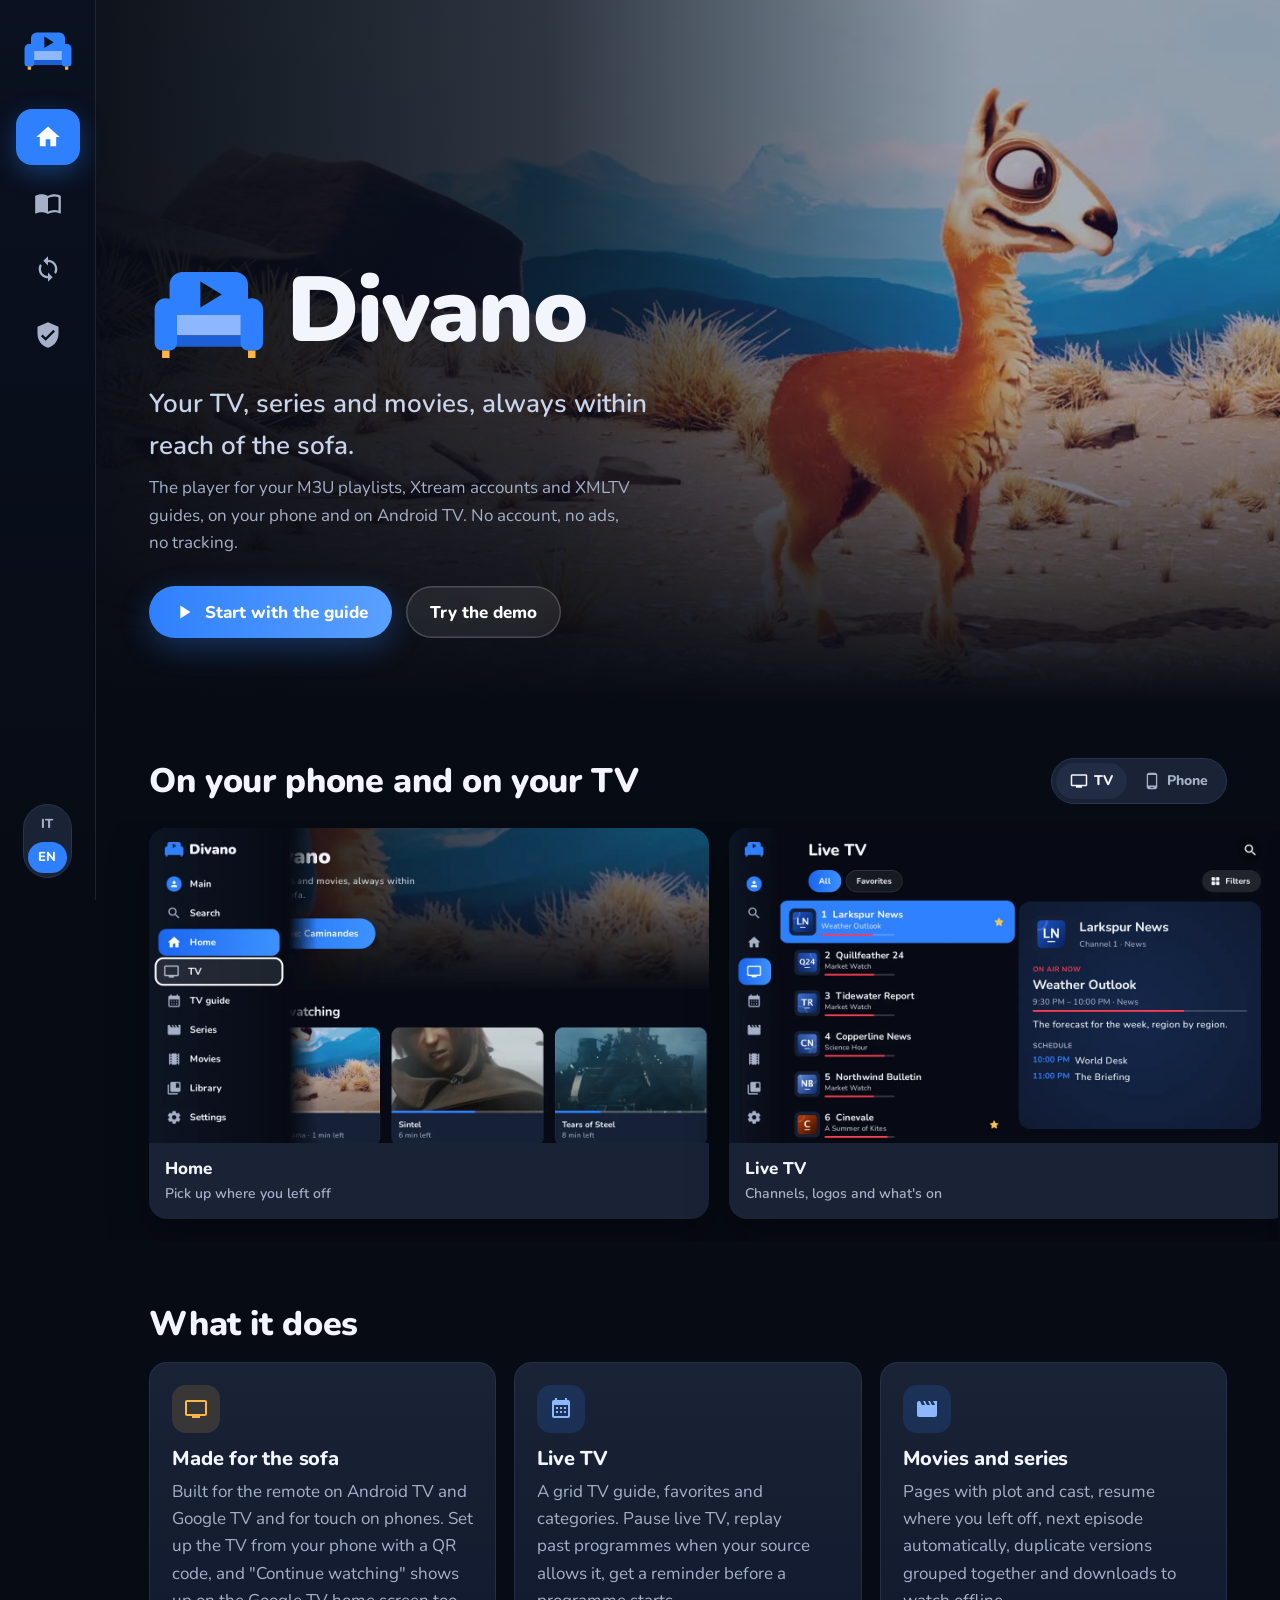
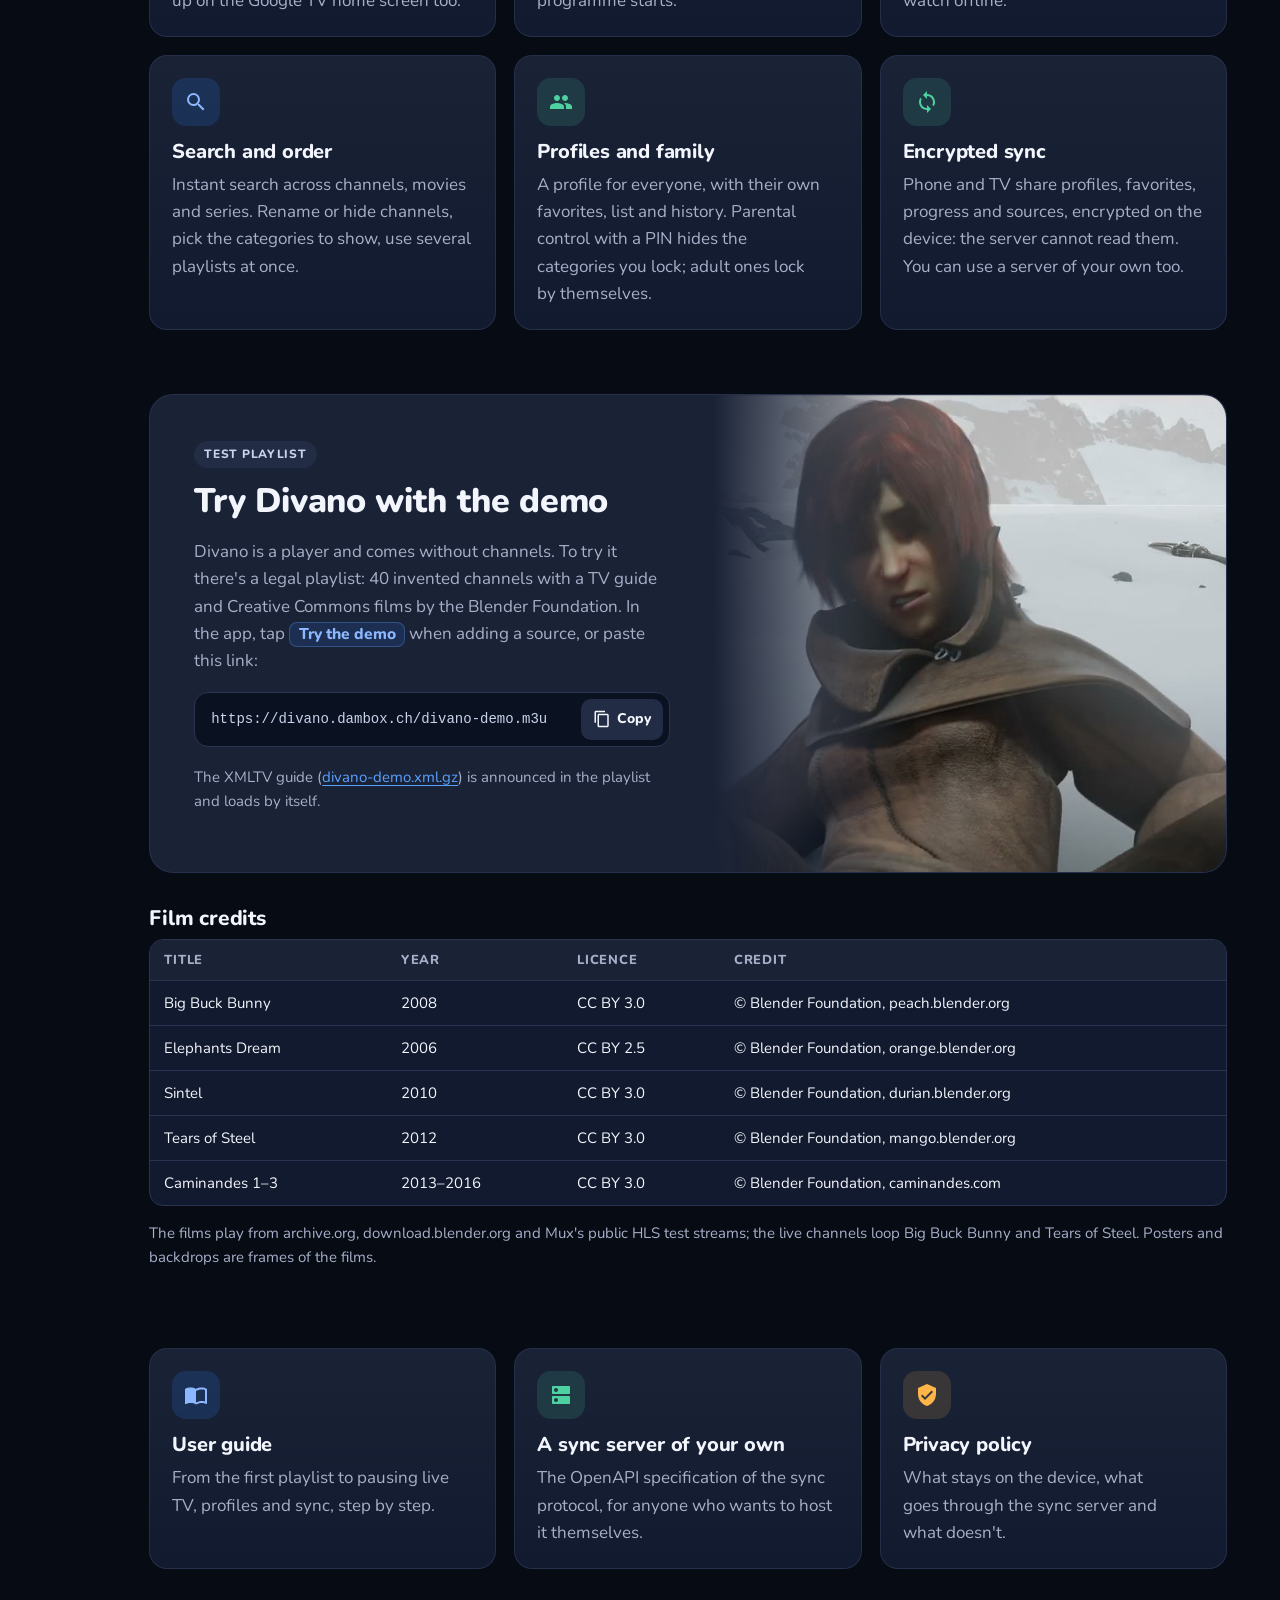
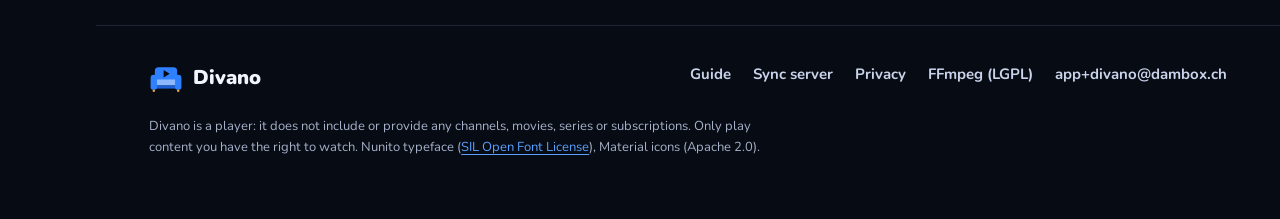
==== index.html @ 094b3470 "divano.dambox.ch and sync-divano.dambox.ch The demo playlist, its guide and the site's own links poi" ====
<!doctype html>
<html lang="it" data-title-it="Divano – Lettore IPTV per telefono e Android TV" data-title-en="Divano – IPTV player for phone and Android TV">
<head>
<meta charset="utf-8">
<meta name="viewport" content="width=device-width, initial-scale=1, viewport-fit=cover">
<title>Divano – Lettore IPTV per telefono e Android TV</title>
<meta name="description" content="Divano plays your M3U playlists, Xtream accounts and XMLTV guides on phones and Android TV. Divano riproduce le tue playlist M3U, gli account Xtream e le guide XMLTV su telefono e Android TV.">
<meta name="theme-color" content="#070B14">
<meta property="og:title" content="Divano – IPTV player">
<meta property="og:description" content="TV, serie e film: sempre a portata di divano.">
<meta property="og:image" content="https://divano.dambox.ch/assets/og.jpg">
<link rel="icon" href="assets/favicon-32.png" sizes="32x32">
<link rel="apple-touch-icon" href="assets/icon-180.png">
<link rel="preload" href="assets/nunito.ttf" as="font" type="font/ttf" crossorigin>
<link rel="stylesheet" href="assets/site.css?v=505657a8">
<script>!function(){var d=document.documentElement,l=new URLSearchParams(location.search).get("lang");if(l!=="it"&&l!=="en"){try{l=localStorage.getItem("divano-lang")}catch(e){}}if(l!=="it"&&l!=="en")l=/^it\b/i.test(navigator.language||"")?"it":"en";d.dataset.lang=l;d.lang=l}()</script>
<script src="assets/site.js?v=75941641" defer></script>
</head>
<body>

<aside class="rail">
  <a class="brand" href="./" aria-label="Divano"><svg aria-hidden="true"><use href="assets/icons.svg#sofa"/></svg></a>
  <nav aria-label="Menu">
    <a class="tab" href="./" aria-current="page"><svg class="icon" aria-hidden="true"><use href="assets/icons.svg#home"/></svg><span class="tip"><span class="it">Home</span><span class="en">Home</span></span></a>
    <a class="tab" href="guide/"><svg class="icon" aria-hidden="true"><use href="assets/icons.svg#book"/></svg><span class="tip"><span class="it">Guida</span><span class="en">Guide</span></span></a>
    <a class="tab" href="sync/"><svg class="icon" aria-hidden="true"><use href="assets/icons.svg#sync"/></svg><span class="tip"><span class="it">Server di sincronizzazione</span><span class="en">Sync server</span></span></a>
    <a class="tab" href="privacy/"><svg class="icon" aria-hidden="true"><use href="assets/icons.svg#shield"/></svg><span class="tip">Privacy</span></a>
  </nav>
  <div class="spacer"></div>
  <div class="lang" role="group" aria-label="Lingua / Language"><button data-set-lang="it" aria-pressed="true">IT</button><button data-set-lang="en" aria-pressed="false">EN</button></div>
</aside>

<header class="topbar">
  <a class="brand" href="./"><svg aria-hidden="true"><use href="assets/icons.svg#sofa"/></svg>Divano</a>
  <div class="lang" role="group" aria-label="Lingua / Language"><button data-set-lang="it" aria-pressed="true">IT</button><button data-set-lang="en" aria-pressed="false">EN</button></div>
</header>

<main>
  <section class="hero">
    <div class="backdrop" style="background-image: url('art/backdrops/caminandes.jpg')"></div>
    <div class="wrap">
      <h1 class="logo"><svg aria-hidden="true"><use href="assets/icons.svg#sofa"/></svg>Divano</h1>
      <p class="tagline"><span class="it">TV, serie e film: sempre a portata di divano.</span><span class="en">Your TV, series and movies, always within reach of the sofa.</span></p>
      <p class="lead">
        <span class="it">Il lettore per le tue playlist M3U, i tuoi account Xtream e le guide XMLTV, sul telefono e su Android TV. Niente account, niente pubblicità, niente tracciamento.</span>
        <span class="en">The player for your M3U playlists, Xtream accounts and XMLTV guides, on your phone and on Android TV. No account, no ads, no tracking.</span>
      </p>
      <div class="actions">
        <a class="btn" href="guide/"><svg class="icon" aria-hidden="true"><use href="assets/icons.svg#play"/></svg><span class="it">Inizia dalla guida</span><span class="en">Start with the guide</span></a>
        <a class="btn ghost" href="#demo"><span class="it">Prova la demo</span><span class="en">Try the demo</span></a>
      </div>
    </div>
  </section>

  <section class="block">
    <div class="wrap">
      <div class="row-title">
        <h2><span class="it">Sul telefono e sulla TV</span><span class="en">On your phone and on your TV</span></h2>
        <div class="segmented" role="group" data-shelf-switch="shots" aria-label="Device">
          <button data-device="tv" aria-pressed="true"><svg class="icon" aria-hidden="true"><use href="assets/icons.svg#tv"/></svg>TV</button>
          <button data-device="phone" aria-pressed="false"><svg class="icon" aria-hidden="true"><use href="assets/icons.svg#phone"/></svg><span class="it">Telefono</span><span class="en">Phone</span></button>
        </div>
      </div>
      <div class="shelf" id="shots">
        <figure class="shot tv" data-device="tv"><img loading="lazy" width="1280" height="720" src="assets/shots/it/tv-01-home.webp" data-shot="assets/shots/*/tv-01-home.webp" alt=""><figcaption>Home<small><span class="it">Riprendi da dove eri</span><span class="en">Pick up where you left off</span></small></figcaption></figure>
        <figure class="shot tv" data-device="tv"><img loading="lazy" width="1280" height="720" src="assets/shots/it/tv-02-live.webp" data-shot="assets/shots/*/tv-02-live.webp" alt=""><figcaption><span class="it">TV in diretta</span><span class="en">Live TV</span><small><span class="it">Canali, loghi e cosa va in onda</span><span class="en">Channels, logos and what's on</span></small></figcaption></figure>
        <figure class="shot tv" data-device="tv"><img loading="lazy" width="1280" height="720" src="assets/shots/it/tv-03-guide.webp" data-shot="assets/shots/*/tv-03-guide.webp" alt=""><figcaption><span class="it">Guida TV</span><span class="en">TV guide</span><small><span class="it">La griglia dei programmi</span><span class="en">The programme grid</span></small></figcaption></figure>
        <figure class="shot tv" data-device="tv"><img loading="lazy" width="1280" height="720" src="assets/shots/it/tv-04-movie.webp" data-shot="assets/shots/*/tv-04-movie.webp" alt=""><figcaption><span class="it">Film</span><span class="en">Movies</span><small><span class="it">Trama, anno, genere e cast</span><span class="en">Plot, year, genre and cast</span></small></figcaption></figure>
        <figure class="shot tv" data-device="tv"><img loading="lazy" width="1280" height="720" src="assets/shots/it/tv-05-series.webp" data-shot="assets/shots/*/tv-05-series.webp" alt=""><figcaption><span class="it">Serie</span><span class="en">Series</span><small><span class="it">Stagioni ed episodi visti</span><span class="en">Seasons and watched episodes</span></small></figcaption></figure>
        <figure class="shot tv" data-device="tv"><img loading="lazy" width="1280" height="720" src="assets/shots/it/tv-08-profiles.webp" data-shot="assets/shots/*/tv-08-profiles.webp" alt=""><figcaption><span class="it">Profili</span><span class="en">Profiles</span><small><span class="it">Preferiti e cronologia per ognuno</span><span class="en">Favorites and history for everyone</span></small></figcaption></figure>
        <figure class="shot tv" data-device="tv"><img loading="lazy" width="1280" height="720" src="assets/shots/it/tv-09-together.webp" data-shot="assets/shots/*/tv-09-together.webp" alt=""><figcaption><span class="it">Guarda insieme</span><span class="en">Watch together</span><small><span class="it">Una serie, i progressi di tutti</span><span class="en">One series, everyone's progress</span></small></figcaption></figure>
        <figure class="shot tv" data-device="tv"><img loading="lazy" width="1280" height="720" src="assets/shots/it/tv-06-qr-setup.webp" data-shot="assets/shots/*/tv-06-qr-setup.webp" alt=""><figcaption><span class="it">Configura dal telefono</span><span class="en">Set up from your phone</span><small><span class="it">Un codice QR, niente telecomando</span><span class="en">A QR code, no remote typing</span></small></figcaption></figure>
        <figure class="shot tv" data-device="tv"><img loading="lazy" width="1280" height="720" src="assets/shots/it/tv-07-player.webp" data-shot="assets/shots/*/tv-07-player.webp" alt=""><figcaption>Player<small><span class="it">Ora e dopo, pausa e replay</span><span class="en">Now and next, pause and replay</span></small></figcaption></figure>
        <figure class="shot phone" data-device="phone" hidden><img loading="lazy" width="540" height="960" src="assets/shots/it/phone-01-home.webp" data-shot="assets/shots/*/phone-01-home.webp" alt=""><figcaption>Home</figcaption></figure>
        <figure class="shot phone" data-device="phone" hidden><img loading="lazy" width="540" height="960" src="assets/shots/it/phone-02-live.webp" data-shot="assets/shots/*/phone-02-live.webp" alt=""><figcaption><span class="it">TV in diretta</span><span class="en">Live TV</span></figcaption></figure>
        <figure class="shot phone" data-device="phone" hidden><img loading="lazy" width="540" height="960" src="assets/shots/it/phone-03-guide.webp" data-shot="assets/shots/*/phone-03-guide.webp" alt=""><figcaption><span class="it">Guida TV</span><span class="en">TV guide</span></figcaption></figure>
        <figure class="shot phone" data-device="phone" hidden><img loading="lazy" width="540" height="960" src="assets/shots/it/phone-04-movie.webp" data-shot="assets/shots/*/phone-04-movie.webp" alt=""><figcaption><span class="it">Film</span><span class="en">Movies</span></figcaption></figure>
        <figure class="shot phone" data-device="phone" hidden><img loading="lazy" width="540" height="960" src="assets/shots/it/phone-05-series.webp" data-shot="assets/shots/*/phone-05-series.webp" alt=""><figcaption><span class="it">Serie</span><span class="en">Series</span></figcaption></figure>
        <figure class="shot phone" data-device="phone" hidden><img loading="lazy" width="540" height="960" src="assets/shots/it/phone-07-profiles.webp" data-shot="assets/shots/*/phone-07-profiles.webp" alt=""><figcaption><span class="it">Profili</span><span class="en">Profiles</span></figcaption></figure>
        <figure class="shot phone" data-device="phone" hidden><img loading="lazy" width="540" height="960" src="assets/shots/it/phone-08-together.webp" data-shot="assets/shots/*/phone-08-together.webp" alt=""><figcaption><span class="it">Guarda insieme</span><span class="en">Watch together</span></figcaption></figure>
        <figure class="shot tv land" data-device="phone" hidden><div class="frame"><img class="ghost" loading="lazy" src="assets/shots/it/phone-06-player.webp" data-shot="assets/shots/*/phone-06-player.webp" alt="" aria-hidden="true"><img loading="lazy" width="1280" height="720" src="assets/shots/it/phone-06-player.webp" data-shot="assets/shots/*/phone-06-player.webp" alt=""></div><figcaption>Player</figcaption></figure>
      </div>
    </div>
  </section>

  <section class="block">
    <div class="wrap">
      <div class="row-title"><h2><span class="it">Cosa fa</span><span class="en">What it does</span></h2></div>
      <div class="grid">
        <div class="card">
          <div class="glyph warm"><svg class="icon" aria-hidden="true"><use href="assets/icons.svg#tv"/></svg></div>
          <h3><span class="it">Comodo sul divano</span><span class="en">Made for the sofa</span></h3>
          <p class="it">Pensato per il telecomando su Android TV e Google TV e per il tocco sul telefono. Configuri la TV dal telefono con un codice QR, e "Continua a guardare" compare anche nella home di Google TV.</p>
          <p class="en">Built for the remote on Android TV and Google TV and for touch on phones. Set up the TV from your phone with a QR code, and "Continue watching" shows up on the Google TV home screen too.</p>
        </div>
        <div class="card">
          <div class="glyph"><svg class="icon" aria-hidden="true"><use href="assets/icons.svg#guide"/></svg></div>
          <h3><span class="it">TV in diretta</span><span class="en">Live TV</span></h3>
          <p class="it">Guida TV a griglia, preferiti e categorie. Metti in pausa la diretta, rivedi i programmi passati se la sorgente lo permette, ricevi un promemoria prima che inizi un programma.</p>
          <p class="en">A grid TV guide, favorites and categories. Pause live TV, replay past programmes when your source allows it, get a reminder before a programme starts.</p>
        </div>
        <div class="card">
          <div class="glyph"><svg class="icon" aria-hidden="true"><use href="assets/icons.svg#movie"/></svg></div>
          <h3><span class="it">Film e serie</span><span class="en">Movies and series</span></h3>
          <p class="it">Schede con trama e cast, ripresa da dove eri, episodio successivo automatico, versioni doppie raggruppate e download per guardare offline.</p>
          <p class="en">Pages with plot and cast, resume where you left off, next episode automatically, duplicate versions grouped together and downloads to watch offline.</p>
        </div>
        <div class="card">
          <div class="glyph"><svg class="icon" aria-hidden="true"><use href="assets/icons.svg#search"/></svg></div>
          <h3><span class="it">Ricerca e ordine</span><span class="en">Search and order</span></h3>
          <p class="it">Ricerca istantanea su canali, film e serie. Rinomina o nascondi canali, scegli le categorie da mostrare, usa più playlist insieme.</p>
          <p class="en">Instant search across channels, movies and series. Rename or hide channels, pick the categories to show, use several playlists at once.</p>
        </div>
        <div class="card">
          <div class="glyph green"><svg class="icon" aria-hidden="true"><use href="assets/icons.svg#people"/></svg></div>
          <h3><span class="it">Profili e famiglia</span><span class="en">Profiles and family</span></h3>
          <p class="it">Un profilo per ognuno, con preferiti, lista e cronologia propri. Il controllo parentale con PIN nasconde le categorie che blocchi; quelle per adulti si bloccano da sole.</p>
          <p class="en">A profile for everyone, with their own favorites, list and history. Parental control with a PIN hides the categories you lock; adult ones lock by themselves.</p>
        </div>
        <div class="card">
          <div class="glyph green"><svg class="icon" aria-hidden="true"><use href="assets/icons.svg#sync"/></svg></div>
          <h3><span class="it">Sincronizzazione cifrata</span><span class="en">Encrypted sync</span></h3>
          <p class="it">Telefono e TV condividono profili, preferiti, progressi e sorgenti, cifrati sul dispositivo: il server non può leggerli. Puoi usare anche un server tuo.</p>
          <p class="en">Phone and TV share profiles, favorites, progress and sources, encrypted on the device: the server cannot read them. You can use a server of your own too.</p>
        </div>
      </div>
    </div>
  </section>

  <section class="block" id="demo">
    <div class="wrap">
      <div class="feature">
        <div class="text">
          <span class="badge"><span class="it">Playlist di prova</span><span class="en">Test playlist</span></span>
          <h2 style="margin-top:14px"><span class="it">Prova Divano con la demo</span><span class="en">Try Divano with the demo</span></h2>
          <p class="it muted">Divano è un lettore e non contiene canali. Per provarlo c'è una playlist legale: 40 canali inventati con guida TV e film del Blender Foundation in Creative Commons. Nell'app tocca <span class="ui">Prova la demo</span> quando aggiungi una sorgente, oppure incolla questo link:</p>
          <p class="en muted">Divano is a player and comes without channels. To try it there's a legal playlist: 40 invented channels with a TV guide and Creative Commons films by the Blender Foundation. In the app, tap <span class="ui">Try the demo</span> when adding a source, or paste this link:</p>
          <div class="copy-field">
            <code>https://divano.dambox.ch/divano-demo.m3u</code>
            <button type="button" data-copy="https://divano.dambox.ch/divano-demo.m3u"><svg class="icon" aria-hidden="true"><use href="assets/icons.svg#copy"/></svg><span class="it">Copia</span><span class="en">Copy</span></button>
          </div>
          <p class="muted" style="font-size:15px"><span class="it">La guida XMLTV (<a href="divano-demo.xml.gz">divano-demo.xml.gz</a>) è annunciata nella playlist e si carica da sola.</span><span class="en">The XMLTV guide (<a href="divano-demo.xml.gz">divano-demo.xml.gz</a>) is announced in the playlist and loads by itself.</span></p>
        </div>
        <div class="art" style="background-image: url('art/backdrops/sintel.jpg')"></div>
      </div>

      <h3><span class="it">Crediti dei film</span><span class="en">Film credits</span></h3>
      <div class="table">
        <table>
          <thead><tr><th><span class="it">Titolo</span><span class="en">Title</span></th><th><span class="it">Anno</span><span class="en">Year</span></th><th><span class="it">Licenza</span><span class="en">Licence</span></th><th><span class="it">Crediti</span><span class="en">Credit</span></th></tr></thead>
          <tbody>
            <tr><td>Big Buck Bunny</td><td>2008</td><td>CC BY 3.0</td><td>© Blender Foundation, peach.blender.org</td></tr>
            <tr><td>Elephants Dream</td><td>2006</td><td>CC BY 2.5</td><td>© Blender Foundation, orange.blender.org</td></tr>
            <tr><td>Sintel</td><td>2010</td><td>CC BY 3.0</td><td>© Blender Foundation, durian.blender.org</td></tr>
            <tr><td>Tears of Steel</td><td>2012</td><td>CC BY 3.0</td><td>© Blender Foundation, mango.blender.org</td></tr>
            <tr><td>Caminandes 1–3</td><td>2013–2016</td><td>CC BY 3.0</td><td>© Blender Foundation, caminandes.com</td></tr>
          </tbody>
        </table>
      </div>
      <p class="muted" style="font-size:15px">
        <span class="it">I film vengono riprodotti da archive.org, download.blender.org e dai flussi HLS di prova pubblici di Mux; i canali in diretta ripetono Big Buck Bunny e Tears of Steel. Locandine e sfondi sono fotogrammi dei film.</span>
        <span class="en">The films play from archive.org, download.blender.org and Mux's public HLS test streams; the live channels loop Big Buck Bunny and Tears of Steel. Posters and backdrops are frames of the films.</span>
      </p>
    </div>
  </section>

  <section class="block">
    <div class="wrap">
      <div class="grid">
        <a class="card" href="guide/">
          <div class="glyph"><svg class="icon" aria-hidden="true"><use href="assets/icons.svg#book"/></svg></div>
          <h3><span class="it">Guida all'uso</span><span class="en">User guide</span></h3>
          <p class="it">Dalla prima playlist alla pausa della diretta, ai profili e alla sincronizzazione, passo per passo.</p>
          <p class="en">From the first playlist to pausing live TV, profiles and sync, step by step.</p>
        </a>
        <a class="card" href="sync/">
          <div class="glyph green"><svg class="icon" aria-hidden="true"><use href="assets/icons.svg#server"/></svg></div>
          <h3><span class="it">Un server di sincronizzazione tuo</span><span class="en">A sync server of your own</span></h3>
          <p class="it">La specifica OpenAPI del protocollo di sincronizzazione, per chi vuole ospitarlo da sé.</p>
          <p class="en">The OpenAPI specification of the sync protocol, for anyone who wants to host it themselves.</p>
        </a>
        <a class="card" href="privacy/">
          <div class="glyph warm"><svg class="icon" aria-hidden="true"><use href="assets/icons.svg#shield"/></svg></div>
          <h3><span class="it">Informativa sulla privacy</span><span class="en">Privacy policy</span></h3>
          <p class="it">Quali dati restano sul dispositivo, cosa passa dal server di sincronizzazione e cosa no.</p>
          <p class="en">What stays on the device, what goes through the sync server and what doesn't.</p>
        </a>
      </div>
    </div>
  </section>

  <footer class="site">
    <div class="wrap">
      <div class="cols">
        <div class="brandline"><svg aria-hidden="true"><use href="assets/icons.svg#sofa"/></svg>Divano</div>
        <nav aria-label="Footer">
          <a href="guide/"><span class="it">Guida</span><span class="en">Guide</span></a>
          <a href="sync/"><span class="it">Server di sincronizzazione</span><span class="en">Sync server</span></a>
          <a href="privacy/">Privacy</a>
          <a href="ffmpeg/">FFmpeg (LGPL)</a>
          <a href="mailto:app+divano@dambox.ch">app+divano@dambox.ch</a>
        </nav>
      </div>
      <p class="fine">
        <span class="it">Divano è un lettore: non contiene e non fornisce canali, film, serie o abbonamenti. Usa solo contenuti che hai il diritto di guardare.</span>
        <span class="en">Divano is a player: it does not include or provide any channels, movies, series or subscriptions. Only play content you have the right to watch.</span>
        <span class="it">Carattere Nunito (<a href="assets/NUNITO_OFL.txt">SIL Open Font License</a>), icone Material (Apache 2.0).</span>
        <span class="en">Nunito typeface (<a href="assets/NUNITO_OFL.txt">SIL Open Font License</a>), Material icons (Apache 2.0).</span>
      </p>
    </div>
  </footer>
</main>

<nav class="tabbar" aria-label="Menu">
  <a href="./" aria-current="page"><span class="pill"><svg class="icon" aria-hidden="true"><use href="assets/icons.svg#home"/></svg></span>Home</a>
  <a href="guide/"><span class="pill"><svg class="icon" aria-hidden="true"><use href="assets/icons.svg#book"/></svg></span><span class="it">Guida</span><span class="en">Guide</span></a>
  <a href="sync/"><span class="pill"><svg class="icon" aria-hidden="true"><use href="assets/icons.svg#sync"/></svg></span>Sync</a>
  <a href="privacy/"><span class="pill"><svg class="icon" aria-hidden="true"><use href="assets/icons.svg#shield"/></svg></span>Privacy</a>
</nav>
</body>
</html>
---- assets/site.css ----
/* Divano website: the app's look (dark navy, blue, Nunito), on every page. */

@font-face {
  font-family: Nunito;
  src: url("nunito.ttf") format("truetype");
  font-weight: 200 1000;
  font-display: swap;
}

:root {
  color-scheme: dark;
  --bg: #070B14;
  --bg-2: #0B1630;
  --glow: #173A7A;
  --surface: #111A2E;
  --surface-2: #1A2236;
  --surface-3: #222C44;
  --line: #2A3450;
  --text: #F3F5FC;
  --muted: #A6B0C8;
  --soft: #C9D3EA;
  --primary: #2F80FF;
  --primary-hi: #5AA0FF;
  --primary-lo: #1C5FD6;
  --primary-pale: #8DB8FF;
  --accent: #FFB547;
  --ok: #4ED1A1;
  --radius: 18px;
  --rail: 96px;
  --gutter: clamp(16px, 4vw, 56px);
  --max: 1180px;
}

* { box-sizing: border-box; }
html { -webkit-text-size-adjust: 100%; scroll-behavior: smooth; scroll-padding-top: 88px; }
body {
  margin: 0;
  font-family: Nunito, system-ui, -apple-system, "Segoe UI", sans-serif;
  font-size: 17px;
  line-height: 1.6;
  color: var(--text);
  background: var(--bg);
  overflow-x: hidden;
}
@media (prefers-reduced-motion: reduce) { html { scroll-behavior: auto; } * { transition: none !important; } }

img { max-width: 100%; height: auto; display: block; }
a { color: var(--primary-hi); text-decoration-thickness: 1px; text-underline-offset: 3px; }
a:hover { color: var(--primary-pale); }
:focus-visible { outline: 3px solid var(--text); outline-offset: 3px; border-radius: 10px; }
code, pre, kbd { font-family: ui-monospace, "SF Mono", Menlo, Consolas, monospace; font-size: .86em; }
code { background: var(--surface-2); border: 1px solid var(--line); padding: .08em .4em; border-radius: 6px; word-break: break-word; }
pre { background: #0A1222; border: 1px solid var(--line); border-radius: 14px; padding: 16px 18px; overflow-x: auto; line-height: 1.5; }
pre code { background: none; border: 0; padding: 0; font-size: .9em; }
h1, h2, h3, h4 { line-height: 1.15; letter-spacing: -.01em; text-wrap: balance; }
h1 { font-weight: 900; }
h2 { font-weight: 850; font-size: clamp(26px, 3.2vw, 34px); margin: 0 0 .5em; }
h3 { font-weight: 800; font-size: 21px; margin: 1.6em 0 .4em; }
p, li { text-wrap: pretty; }
.muted { color: var(--muted); }
.icon { width: 24px; height: 24px; fill: currentColor; flex: none; }

/* Language switch: both versions are in the page, the root says which one shows. */
[data-lang="it"] .en, [data-lang="en"] .it { display: none !important; }

/* ---------- App shell ---------- */

.rail {
  position: fixed; inset: 0 auto 0 0; width: var(--rail); z-index: 20;
  display: flex; flex-direction: column; align-items: center; gap: 10px;
  padding: 26px 0 22px;
  background: linear-gradient(180deg, #0A1120, #070B14);
  border-right: 1px solid rgba(42, 52, 80, .6);
}
.rail .brand { margin-bottom: 18px; }
.rail .brand svg { width: 52px; height: 47px; }
.rail nav { display: flex; flex-direction: column; gap: 10px; }
.rail a.tab {
  position: relative; width: 64px; height: 56px; border-radius: 16px;
  display: grid; place-items: center; color: var(--muted);
  transition: background .15s, color .15s, transform .15s;
}
.rail a.tab .icon { width: 28px; height: 28px; }
.rail a.tab:hover { background: var(--surface-2); color: var(--text); }
.rail a.tab[aria-current="page"] { background: var(--primary); color: #fff; box-shadow: 0 8px 24px rgba(47, 128, 255, .35); }
.rail a.tab .tip {
  position: absolute; left: 76px; white-space: nowrap; pointer-events: none;
  background: var(--surface-3); color: var(--text); font-weight: 700; font-size: 14px;
  padding: 6px 12px; border-radius: 10px; opacity: 0; transform: translateX(-4px);
  transition: opacity .15s, transform .15s; box-shadow: 0 8px 24px rgba(0, 0, 0, .4);
}
.rail a.tab:hover .tip, .rail a.tab:focus-visible .tip { opacity: 1; transform: none; }
.rail .spacer { flex: 1; }

.lang {
  display: inline-flex; padding: 4px; gap: 2px; border-radius: 999px;
  background: var(--surface-2); border: 1px solid var(--line);
}
.lang button {
  font: inherit; font-size: 13px; font-weight: 800; letter-spacing: .04em;
  border: 0; border-radius: 999px; padding: 5px 10px; cursor: pointer;
  background: transparent; color: var(--muted);
}
.rail .lang { flex-direction: column; }
.lang button[aria-pressed="true"] { background: var(--primary); color: #fff; }

.topbar { display: none; }
.tabbar { display: none; }

main { margin-left: var(--rail); min-height: 100vh; }
.wrap { max-width: var(--max); margin: 0 auto; padding: 0 var(--gutter); }

@media (max-width: 899px) {
  :root { --rail: 0px; }
  .rail { display: none; }
  .topbar {
    display: flex; align-items: center; justify-content: space-between; gap: 12px;
    position: sticky; top: 0; z-index: 20; height: 60px; padding: 0 16px;
    background: rgba(7, 11, 20, .82); backdrop-filter: blur(14px); -webkit-backdrop-filter: blur(14px);
    border-bottom: 1px solid rgba(42, 52, 80, .6);
  }
  .topbar .brand { display: flex; align-items: center; gap: 10px; color: var(--text); text-decoration: none; font-weight: 900; font-size: 22px; }
  .topbar .brand svg { width: 36px; height: 33px; }
  .tabbar {
    display: grid; grid-template-columns: repeat(4, 1fr);
    position: fixed; inset: auto 0 0 0; z-index: 20;
    padding: 6px 8px calc(6px + env(safe-area-inset-bottom));
    background: rgba(11, 17, 32, .92); backdrop-filter: blur(14px); -webkit-backdrop-filter: blur(14px);
    border-top: 1px solid rgba(42, 52, 80, .6);
  }
  .tabbar a {
    display: flex; flex-direction: column; align-items: center; gap: 2px;
    color: var(--muted); text-decoration: none; font-size: 12px; font-weight: 700; padding: 4px 0;
  }
  .tabbar a .pill { width: 56px; height: 30px; border-radius: 999px; display: grid; place-items: center; transition: background .15s; }
  .tabbar a[aria-current="page"] { color: var(--text); }
  .tabbar a[aria-current="page"] .pill { background: rgba(47, 128, 255, .28); color: var(--primary-pale); }
  main { padding-bottom: calc(76px + env(safe-area-inset-bottom)); }
  html { scroll-padding-top: 72px; }
}

/* ---------- Buttons, chips ---------- */

.btn {
  display: inline-flex; align-items: center; gap: 10px;
  font: inherit; font-weight: 800; font-size: 17px; line-height: 1;
  padding: 15px 24px; border-radius: 999px; border: 0; cursor: pointer;
  text-decoration: none; color: #fff;
  background: linear-gradient(90deg, var(--primary), var(--primary-hi));
  box-shadow: 0 10px 30px rgba(47, 128, 255, .3);
  transition: transform .15s, box-shadow .15s;
}
.btn:hover { color: #fff; transform: translateY(-1px); box-shadow: 0 0 0 4px var(--text), 0 12px 34px rgba(47, 128, 255, .4); }
.btn .icon { width: 22px; height: 22px; }
.btn.ghost { background: rgba(255, 255, 255, .08); box-shadow: inset 0 0 0 1.5px rgba(255, 255, 255, .18); backdrop-filter: blur(8px); }
.btn.ghost:hover { background: rgba(255, 255, 255, .14); box-shadow: 0 0 0 3px var(--text); }
.btn.small { font-size: 15px; padding: 10px 16px; }

/* An app control named in the text: "tap [Add playlist]". */
.ui {
  display: inline-block; font-weight: 800; font-size: .92em; line-height: 1.35;
  padding: .05em .55em; border-radius: 8px; white-space: nowrap;
  color: var(--primary-pale); background: rgba(47, 128, 255, .14); border: 1px solid rgba(90, 160, 255, .32);
}
.badge {
  display: inline-flex; align-items: center; gap: 6px;
  font-size: 12px; font-weight: 800; letter-spacing: .06em; text-transform: uppercase;
  padding: 4px 10px; border-radius: 999px; background: var(--surface-3); color: var(--soft);
}
.badge.tv { background: rgba(255, 181, 71, .14); color: var(--accent); }
.badge.phone { background: rgba(78, 209, 161, .14); color: var(--ok); }
.badge .icon { width: 14px; height: 14px; }

/* ---------- Hero ---------- */

.hero { position: relative; isolation: isolate; overflow: hidden; min-height: min(78vh, 720px); display: flex; align-items: flex-end; }
.hero .backdrop { position: absolute; inset: 0; z-index: -2; background-size: cover; background-position: center 30%; transform: scale(1.04); }
.hero::before {
  content: ""; position: absolute; inset: 0; z-index: -1;
  background:
    linear-gradient(90deg, rgba(7, 11, 20, .96) 0%, rgba(7, 11, 20, .78) 38%, rgba(7, 11, 20, .25) 75%),
    linear-gradient(0deg, var(--bg) 0%, rgba(7, 11, 20, 0) 45%);
}
.hero .wrap { width: 100%; padding-top: 72px; padding-bottom: 64px; }
.logo { display: flex; align-items: center; gap: 18px; margin: 0; font-size: clamp(52px, 8vw, 92px); font-weight: 900; letter-spacing: -.02em; line-height: 1; }
.logo svg { width: 1.3em; height: 1.18em; }
.tagline { font-size: clamp(19px, 2.2vw, 26px); color: var(--soft); font-weight: 600; margin: 18px 0 8px; max-width: 34ch; }
.lead { color: var(--muted); max-width: 52ch; margin: 0 0 30px; }
.actions { display: flex; flex-wrap: wrap; gap: 14px; }

.page-hero {
  position: relative; isolation: isolate; overflow: hidden;
  background: radial-gradient(ellipse 80% 120% at 15% 0%, var(--glow) 0%, var(--bg-2) 45%, var(--bg) 100%);
  border-bottom: 1px solid rgba(42, 52, 80, .5);
}
.page-hero .wrap { padding-top: 64px; padding-bottom: 48px; }
.page-hero h1 { font-size: clamp(36px, 5.4vw, 60px); margin: 14px 0 12px; }
.page-hero p { color: var(--soft); max-width: 62ch; margin: 0; font-size: 19px; }
.page-hero .icon-badge { width: 64px; height: 64px; border-radius: 20px; display: grid; place-items: center; background: var(--primary); box-shadow: 0 12px 30px rgba(47, 128, 255, .35); }
.page-hero .icon-badge .icon { width: 34px; height: 34px; color: #fff; }

/* ---------- Sections and rows ---------- */

section.block { padding: 56px 0; }
section.block + section.block { padding-top: 8px; }
.row-title { display: flex; flex-wrap: wrap; align-items: center; justify-content: space-between; gap: 16px; margin-bottom: 18px; }
.row-title h2 { margin: 0; }

.shelf {
  display: flex; gap: 20px; overflow-x: auto; scroll-snap-type: x mandatory; scroll-padding-inline: var(--gutter);
  padding: 6px var(--gutter) 22px; margin: 0 calc(-1 * var(--gutter));
  scrollbar-width: thin; scrollbar-color: var(--line) transparent;
}
.shelf::-webkit-scrollbar { height: 8px; }
.shelf::-webkit-scrollbar-thumb { background: var(--line); border-radius: 8px; }
.shot {
  flex: none; scroll-snap-align: start; margin: 0;
  background: var(--surface-2); border-radius: var(--radius); overflow: hidden;
  box-shadow: 0 18px 40px rgba(0, 0, 0, .35); transition: transform .2s, box-shadow .2s;
}
.shot { display: flex; flex-direction: column; }
.shot[hidden] { display: none; }
/* A landscape screenshot among the phone ones: as tall as they are, the picture at the bottom
   and a blurred copy of it fading in above. */
.shot.land .frame { flex: 1; position: relative; display: flex; align-items: flex-end; overflow: hidden; background: #0A1222; }
.shot.land .frame img { position: relative; }
.shot.land .frame img.ghost {
  position: absolute; inset: 0; width: 100%; height: 100%; object-fit: cover; aspect-ratio: auto;
  filter: blur(28px) saturate(1.15); opacity: .55; transform: scale(1.25);
  -webkit-mask-image: linear-gradient(to bottom, transparent 0%, #000 85%); mask-image: linear-gradient(to bottom, transparent 0%, #000 85%);
}
.shot:hover { transform: translateY(-4px); box-shadow: 0 0 0 3px var(--text), 0 22px 44px rgba(0, 0, 0, .45); }
.shot img { width: 100%; height: auto; background: #0A1222; }
.shot.tv { width: min(560px, 82vw); }
.shot.tv img { aspect-ratio: 16 / 9; }
.shot.phone { width: min(230px, 46vw); }
.shot.phone img { aspect-ratio: 9 / 16; }
.shot figcaption { padding: 12px 16px 14px; font-weight: 800; }
.shot figcaption small { display: block; color: var(--muted); font-weight: 600; font-size: 14px; }

.segmented { display: inline-flex; background: var(--surface-2); border: 1px solid var(--line); border-radius: 999px; padding: 4px; gap: 2px; }
.segmented button { font: inherit; font-weight: 800; font-size: 14px; border: 0; background: none; color: var(--muted); padding: 7px 14px; border-radius: 999px; cursor: pointer; display: inline-flex; gap: 6px; align-items: center; }
.segmented button .icon { width: 18px; height: 18px; }
.segmented button[aria-pressed="true"] { background: var(--surface-3); color: var(--text); }

.grid { display: grid; gap: 18px; grid-template-columns: repeat(auto-fill, minmax(260px, 1fr)); }
.card {
  background: linear-gradient(180deg, var(--surface-2), var(--surface));
  border: 1px solid rgba(42, 52, 80, .8); border-radius: var(--radius); padding: 22px;
}
.card h3 { margin: 14px 0 8px; font-size: 20px; }
.card p, .card ul { margin: 0; color: var(--muted); }
.card ul { padding-left: 1.1em; }
.card li + li { margin-top: 4px; }
.card .glyph { width: 48px; height: 48px; border-radius: 14px; display: grid; place-items: center; background: rgba(47, 128, 255, .16); color: var(--primary-pale); }
.card .glyph.warm { background: rgba(255, 181, 71, .14); color: var(--accent); }
.card .glyph.green { background: rgba(78, 209, 161, .14); color: var(--ok); }
a.card { display: block; text-decoration: none; color: inherit; transition: transform .15s, box-shadow .15s; }
a.card:hover { transform: translateY(-3px); box-shadow: 0 0 0 3px var(--text); color: inherit; }

.feature {
  position: relative; isolation: isolate; overflow: hidden; border-radius: 24px;
  display: grid; grid-template-columns: minmax(0, 1.1fr) minmax(0, 1fr); gap: 0; align-items: stretch;
  background: var(--surface-2); border: 1px solid rgba(42, 52, 80, .8);
}
.feature .text { padding: clamp(24px, 4vw, 44px); }
.feature .art { background-size: cover; background-position: center; min-height: 260px; position: relative; }
.feature .art::after { content: ""; position: absolute; inset: 0; background: linear-gradient(90deg, var(--surface-2), rgba(26, 34, 54, 0) 40%); }
@media (max-width: 760px) {
  .feature { grid-template-columns: minmax(0, 1fr); }
  .feature .art { min-height: 180px; order: -1; }
  .feature .art::after { background: linear-gradient(0deg, var(--surface-2), rgba(26, 34, 54, 0) 60%); }
}

.copy-field {
  display: flex; align-items: center; gap: 8px; margin: 18px 0;
  background: #0A1222; border: 1px solid var(--line); border-radius: 14px; padding: 6px 6px 6px 16px;
}
.copy-field code { flex: 1; min-width: 0; background: none; border: 0; padding: 0; font-size: 14px; overflow: hidden; text-overflow: ellipsis; white-space: nowrap; color: var(--soft); }
.copy-field button {
  font: inherit; font-weight: 800; font-size: 14px; display: inline-flex; gap: 6px; align-items: center;
  border: 0; border-radius: 10px; padding: 9px 12px; cursor: pointer; background: var(--surface-3); color: var(--text);
}
.copy-field button:hover { background: var(--primary); }
.copy-field button .icon { width: 18px; height: 18px; }

table { width: 100%; border-collapse: collapse; font-size: 15px; }
.table { overflow-x: auto; border: 1px solid var(--line); border-radius: 14px; background: var(--surface); }
th, td { text-align: left; padding: 10px 14px; border-bottom: 1px solid var(--line); vertical-align: top; }
tr:last-child td { border-bottom: 0; }
th { color: var(--muted); font-size: 13px; text-transform: uppercase; letter-spacing: .06em; font-weight: 800; background: var(--surface-2); }

.note {
  display: flex; gap: 12px; align-items: flex-start;
  background: rgba(47, 128, 255, .09); border: 1px solid rgba(90, 160, 255, .28);
  border-radius: 14px; padding: 14px 16px; margin: 18px 0; color: var(--soft);
}
.note .icon { color: var(--primary-hi); margin-top: 2px; }
.note.warm { background: rgba(255, 181, 71, .08); border-color: rgba(255, 181, 71, .3); }
.note.warm .icon { color: var(--accent); }
.note p { margin: 0; }

/* ---------- Documents (guide, privacy, sync) ---------- */

.doc { display: grid; grid-template-columns: 250px minmax(0, 1fr); gap: 48px; padding-top: 40px; padding-bottom: 72px; }
.toc { position: sticky; top: 24px; align-self: start; max-height: calc(100vh - 48px); overflow-y: auto; padding-right: 6px; }
.toc p { font-size: 13px; text-transform: uppercase; letter-spacing: .08em; font-weight: 800; color: var(--muted); margin: 0 0 10px; }
.toc ol { list-style: none; margin: 0; padding: 0; counter-reset: toc; }
.toc li a {
  display: flex; gap: 10px; align-items: center; padding: 8px 12px; border-radius: 12px;
  color: var(--muted); text-decoration: none; font-weight: 700; font-size: 15px; line-height: 1.3;
}
.toc li a .icon { width: 20px; height: 20px; }
.toc li a:hover { background: var(--surface-2); color: var(--text); }
.toc li a.active { background: rgba(47, 128, 255, .16); color: var(--text); }
.prose { max-width: 760px; }
.prose > section { padding-bottom: 28px; margin-bottom: 36px; border-bottom: 1px solid rgba(42, 52, 80, .6); }
.prose > section:last-child { border-bottom: 0; }
.prose h2 { display: flex; align-items: center; gap: 14px; }
.prose h2 .glyph { width: 44px; height: 44px; border-radius: 14px; display: grid; place-items: center; background: rgba(47, 128, 255, .16); color: var(--primary-pale); flex: none; }
.prose p, .prose li { color: var(--soft); }
.prose strong { color: var(--text); }
.prose ul, .prose ol { padding-left: 1.3em; }
.prose li + li { margin-top: 6px; }
ol.steps { list-style: none; padding: 0; counter-reset: step; }
ol.steps > li { position: relative; padding: 0 0 0 48px; min-height: 34px; margin: 0 0 14px; counter-increment: step; }
ol.steps > li::before {
  content: counter(step); position: absolute; left: 0; top: -2px;
  width: 32px; height: 32px; border-radius: 50%; display: grid; place-items: center;
  font-weight: 900; font-size: 15px; color: #fff; background: var(--primary);
}
.prose figure { margin: 24px 0; }
.prose figure img { border-radius: 16px; box-shadow: 0 18px 40px rgba(0, 0, 0, .35); }
.prose figure.phone img { width: min(380px, 88%); margin: 0 auto; }
.prose figure.phone figcaption { text-align: center; }
.prose .pair { display: grid; grid-template-columns: repeat(2, minmax(0, 1fr)); gap: 16px; margin: 24px 0; }
.prose .pair figure { margin: 0; }
.prose .pair figure.phone img { width: 100%; }
@media (max-width: 599px) { .prose .pair { grid-template-columns: minmax(0, 1fr); } .prose .pair figure.phone img { width: min(380px, 88%); } }
.prose figcaption { color: var(--muted); font-size: 14px; margin-top: 10px; }
.platforms { display: flex; gap: 8px; flex-wrap: wrap; margin: -4px 0 14px; }

@media (max-width: 899px) {
  .doc { grid-template-columns: minmax(0, 1fr); gap: 0; padding-top: 0; }
  .toc { position: sticky; top: 60px; z-index: 5; max-height: none; margin: 0 calc(-1 * var(--gutter)); padding: 10px var(--gutter); background: rgba(7, 11, 20, .9); backdrop-filter: blur(12px); -webkit-backdrop-filter: blur(12px); border-bottom: 1px solid rgba(42, 52, 80, .5); }
  .toc p { display: none; }
  .toc ol { display: flex; gap: 6px; overflow-x: auto; scrollbar-width: none; }
  .toc ol::-webkit-scrollbar { display: none; }
  .toc li a { white-space: nowrap; background: var(--surface-2); border-radius: 999px; padding: 7px 14px; font-size: 14px; }
  .toc li a .icon { display: none; }
  .prose { padding-top: 28px; }
}

/* ---------- Footer ---------- */

footer.site { border-top: 1px solid rgba(42, 52, 80, .6); padding: 36px 0 48px; color: var(--muted); font-size: 15px; }
footer.site .cols { display: flex; flex-wrap: wrap; gap: 24px 48px; justify-content: space-between; align-items: flex-start; }
footer.site .brandline { display: flex; align-items: center; gap: 10px; color: var(--text); font-weight: 900; font-size: 20px; }
footer.site .brandline svg { width: 34px; height: 31px; }
footer.site nav { display: flex; flex-wrap: wrap; gap: 8px 22px; }
footer.site nav a { color: var(--soft); text-decoration: none; font-weight: 700; }
footer.site nav a:hover { color: var(--text); text-decoration: underline; }
footer.site .fine { margin-top: 22px; font-size: 13px; max-width: 80ch; }

/* ---------- API reference (sync/) ---------- */

.small { font-size: 13px; }
.api-tag { text-transform: capitalize; font-size: 24px; margin: 36px 0 4px; }
.api-tag + p { margin-top: 0; }
details.op { background: var(--surface); border: 1px solid var(--line); border-radius: 14px; margin: 10px 0; overflow: hidden; }
details.op[open] { border-color: rgba(90, 160, 255, .45); }
details.op > summary {
  display: flex; align-items: center; gap: 12px; flex-wrap: wrap; cursor: pointer; list-style: none;
  padding: 12px 16px; font-weight: 700;
}
details.op > summary::-webkit-details-marker { display: none; }
details.op > summary:hover { background: var(--surface-2); }
details.op .path { background: none; border: 0; padding: 0; font-size: 15px; color: var(--text); }
details.op .sum { color: var(--muted); font-weight: 600; font-size: 15px; }
.method { font-size: 12px; font-weight: 900; letter-spacing: .05em; padding: 4px 9px; border-radius: 8px; min-width: 62px; text-align: center; }
.method.get { background: rgba(78, 209, 161, .16); color: var(--ok); }
.method.post { background: rgba(47, 128, 255, .2); color: var(--primary-pale); }
.method.delete { background: rgba(255, 107, 122, .16); color: #FF8A96; }
.method.schema { background: var(--surface-3); color: var(--soft); }
.op-body { padding: 4px 18px 16px; border-top: 1px solid var(--line); }
.op-body h4 { margin: 18px 0 8px; font-size: 15px; text-transform: uppercase; letter-spacing: .06em; color: var(--muted); }
.op-body p, .op-body li { color: var(--soft); }
.op-body .table { margin: 8px 0; }
.op-body td p { margin: 0 0 4px; }
.op-body td .table { margin-top: 8px; }
.auth { display: inline-block; font-size: 13px; font-weight: 800; padding: 3px 10px; border-radius: 999px; background: rgba(255, 181, 71, .14); color: var(--accent); }
.auth.none { background: var(--surface-3); color: var(--soft); }
.req { font-size: 11px; font-weight: 800; color: var(--accent); text-transform: uppercase; letter-spacing: .05em; }
ul.responses { list-style: none; padding: 0; }
ul.responses li { margin: 6px 0; }
ul.responses li.inline-schema { margin-left: 52px; }
.status { display: inline-block; min-width: 44px; text-align: center; font-weight: 900; font-size: 13px; padding: 2px 8px; border-radius: 8px; }
.status.ok { background: rgba(78, 209, 161, .16); color: var(--ok); }
.status.err { background: rgba(255, 107, 122, .14); color: #FF8A96; }
a.ref { font-family: ui-monospace, "SF Mono", Menlo, Consolas, monospace; font-size: .9em; }
.checklist { list-style: none; padding: 0 !important; }
.checklist li { position: relative; padding-left: 32px; }
.checklist li::before { content: ""; position: absolute; left: 0; top: 4px; width: 20px; height: 20px; border-radius: 6px; background: rgba(78, 209, 161, .16) url("data:image/svg+xml,%3Csvg xmlns='http://www.w3.org/2000/svg' viewBox='0 0 24 24'%3E%3Cpath fill='%234ED1A1' d='M9 16.17 4.83 12l-1.42 1.41L9 19 21 7l-1.41-1.41z'/%3E%3C/svg%3E") center / 16px no-repeat; }
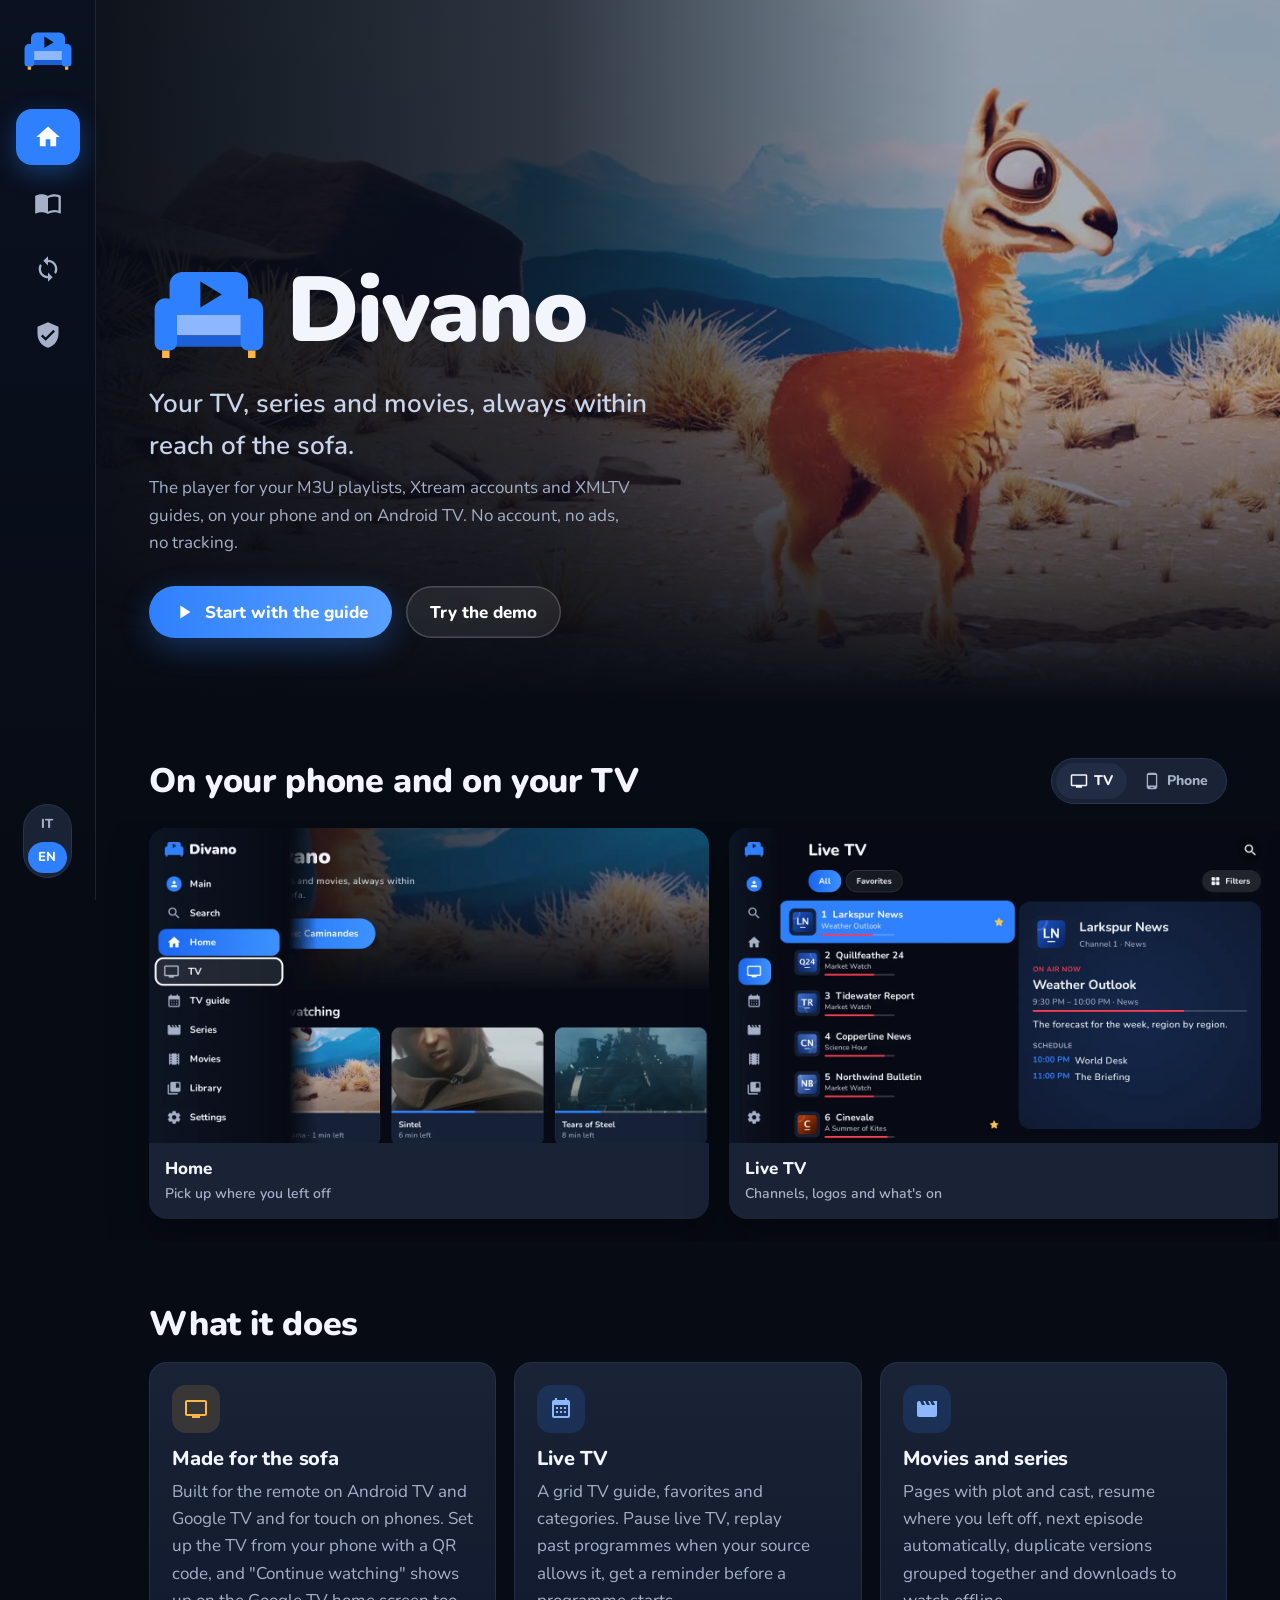
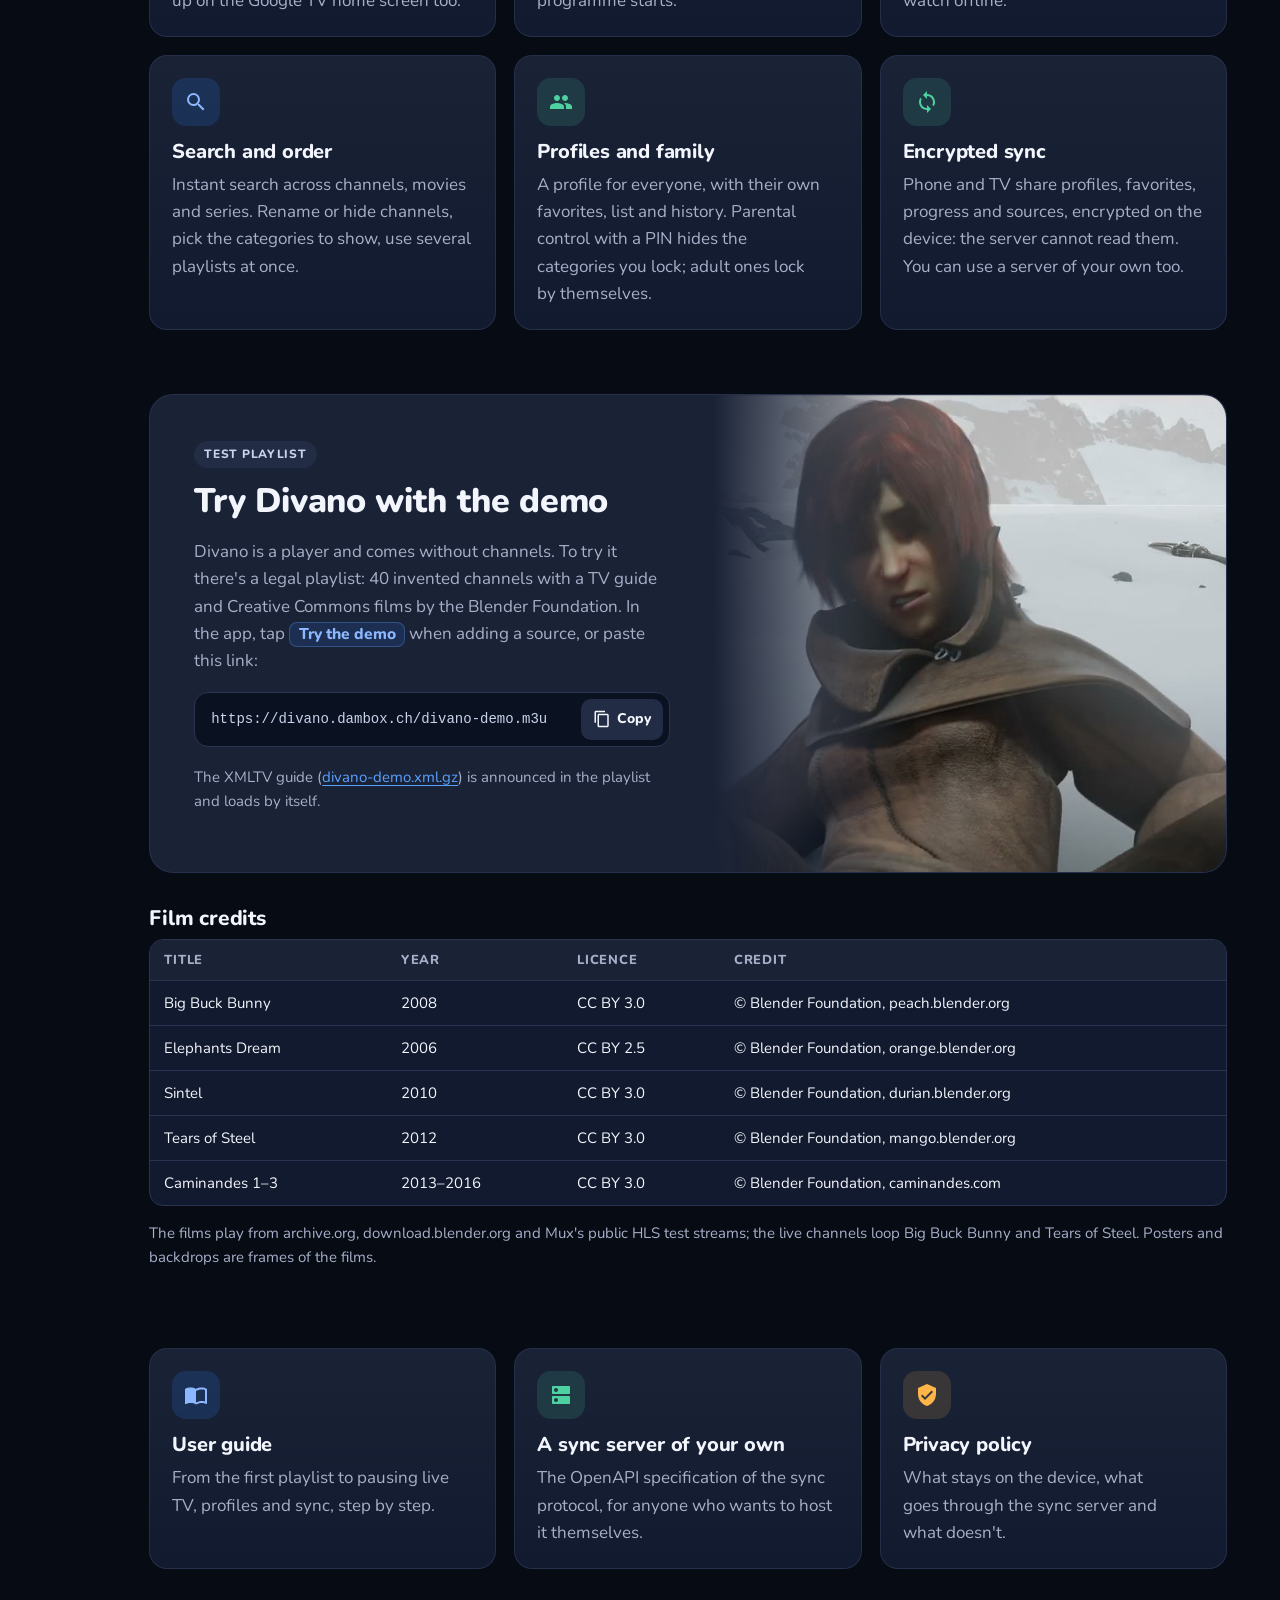
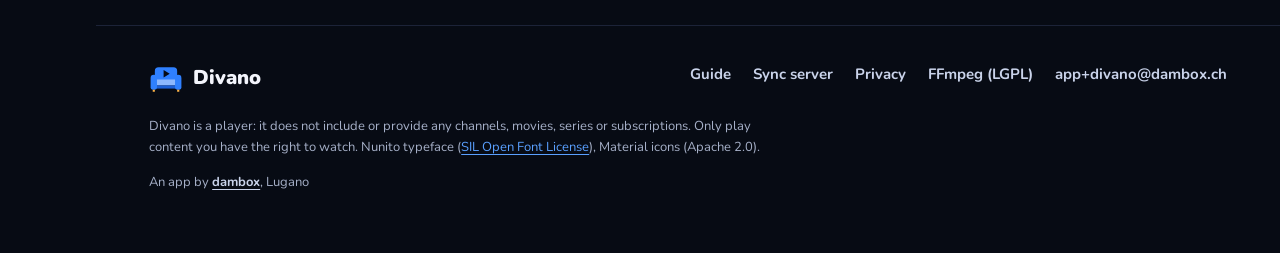
==== commit d98f762e: "Search engines: a page per language, sitemap and a link to dambox.ch Every page announces its two la" ====
--- a/index.html
+++ b/index.html
@@ -1,20 +1,33 @@
 <!doctype html>
-<html lang="it" data-title-it="Divano – Lettore IPTV per telefono e Android TV" data-title-en="Divano – IPTV player for phone and Android TV">
+<html lang="it" data-title-it="Divano – Lettore IPTV per telefono e Android TV" data-title-en="Divano – IPTV player for phone and Android TV" data-description-it="Divano riproduce playlist M3U, account Xtream e guide XMLTV su telefono e Android TV. Gratis, senza account, pubblicità né tracciamento." data-description-en="Divano plays M3U playlists, Xtream accounts and XMLTV guides on phones and Android TV. Free, with no account, no ads and no tracking.">
 <head>
 <meta charset="utf-8">
 <meta name="viewport" content="width=device-width, initial-scale=1, viewport-fit=cover">
 <title>Divano – Lettore IPTV per telefono e Android TV</title>
-<meta name="description" content="Divano plays your M3U playlists, Xtream accounts and XMLTV guides on phones and Android TV. Divano riproduce le tue playlist M3U, gli account Xtream e le guide XMLTV su telefono e Android TV.">
+<meta name="description" content="Divano riproduce playlist M3U, account Xtream e guide XMLTV su telefono e Android TV. Gratis, senza account, pubblicità né tracciamento.">
 <meta name="theme-color" content="#070B14">
-<meta property="og:title" content="Divano – IPTV player">
-<meta property="og:description" content="TV, serie e film: sempre a portata di divano.">
+<link rel="alternate" hreflang="it" href="https://divano.dambox.ch/?lang=it">
+<link rel="alternate" hreflang="en" href="https://divano.dambox.ch/?lang=en">
+<link rel="alternate" hreflang="x-default" href="https://divano.dambox.ch/">
+<meta property="og:type" content="website">
+<meta property="og:site_name" content="Divano">
+<meta property="og:url" content="https://divano.dambox.ch/">
+<meta property="og:title" content="Divano – Lettore IPTV per telefono e Android TV">
+<meta property="og:description" content="Divano riproduce playlist M3U, account Xtream e guide XMLTV su telefono e Android TV. Gratis, senza account, pubblicità né tracciamento.">
+<meta property="og:locale" content="it_IT">
+<meta property="og:locale:alternate" content="en_US">
 <meta property="og:image" content="https://divano.dambox.ch/assets/og.jpg">
+<meta property="og:image:width" content="1024">
+<meta property="og:image:height" content="500">
+<meta property="og:image:alt" content="Divano">
+<meta name="twitter:card" content="summary_large_image">
 <link rel="icon" href="assets/favicon-32.png" sizes="32x32">
 <link rel="apple-touch-icon" href="assets/icon-180.png">
 <link rel="preload" href="assets/nunito.ttf" as="font" type="font/ttf" crossorigin>
-<link rel="stylesheet" href="assets/site.css?v=505657a8">
-<script>!function(){var d=document.documentElement,l=new URLSearchParams(location.search).get("lang");if(l!=="it"&&l!=="en"){try{l=localStorage.getItem("divano-lang")}catch(e){}}if(l!=="it"&&l!=="en")l=/^it\b/i.test(navigator.language||"")?"it":"en";d.dataset.lang=l;d.lang=l}()</script>
-<script src="assets/site.js?v=75941641" defer></script>
+<link rel="stylesheet" href="assets/site.css?v=226ebbf9">
+<script>!function(){var d=document.documentElement,q=new URLSearchParams(location.search).get("lang"),l=q;if(l!=="it"&&l!=="en"){try{l=localStorage.getItem("divano-lang")}catch(e){}}if(l!=="it"&&l!=="en")l=/^it\b/i.test(navigator.language||"")?"it":"en";d.dataset.lang=l;d.lang=l;var c=document.createElement("link"),a;c.rel="canonical";a=document.querySelector('link[hreflang="'+(q==="it"||q==="en"?q:"x-default")+'"]');if(a){c.href=a.href;document.head.appendChild(c)}}()</script>
+<script src="assets/site.js?v=8292113b" defer></script>
+<script type="application/ld+json">{"@context": "https://schema.org", "@graph": [{"@type": "WebSite", "@id": "https://divano.dambox.ch/#website", "url": "https://divano.dambox.ch/", "name": "Divano", "inLanguage": ["it", "en"], "publisher": {"@id": "https://dambox.ch/#organization"}}, {"@type": "SoftwareApplication", "@id": "https://divano.dambox.ch/#app", "name": "Divano", "url": "https://divano.dambox.ch/", "description": "Divano riproduce playlist M3U, account Xtream e guide XMLTV su telefono e Android TV. Gratis, senza account, pubblicità né tracciamento.", "applicationCategory": "MultimediaApplication", "operatingSystem": "Android, Android TV", "offers": {"@type": "Offer", "price": "0", "priceCurrency": "CHF"}, "screenshot": ["https://divano.dambox.ch/assets/shots/it/tv-01-home.webp", "https://divano.dambox.ch/assets/shots/it/phone-01-home.webp"], "publisher": {"@id": "https://dambox.ch/#organization"}}, {"@type": "Organization", "@id": "https://dambox.ch/#organization", "name": "dambox Sagl", "url": "https://dambox.ch/"}]}</script>
 </head>
 <body>
 
@@ -207,6 +220,7 @@
         <span class="it">Carattere Nunito (<a href="assets/NUNITO_OFL.txt">SIL Open Font License</a>), icone Material (Apache 2.0).</span>
         <span class="en">Nunito typeface (<a href="assets/NUNITO_OFL.txt">SIL Open Font License</a>), Material icons (Apache 2.0).</span>
       </p>
+      <p class="by"><span class="it">Un'app di</span><span class="en">An app by</span> <a href="https://dambox.ch/">dambox</a>, Lugano</p>
     </div>
   </footer>
 </main>
--- a/assets/site.css
+++ b/assets/site.css
@@ -361,6 +361,8 @@
 footer.site nav a { color: var(--soft); text-decoration: none; font-weight: 700; }
 footer.site nav a:hover { color: var(--text); text-decoration: underline; }
 footer.site .fine { margin-top: 22px; font-size: 13px; max-width: 80ch; }
+footer.site .by { margin-top: 14px; font-size: 13px; }
+footer.site .by a { color: var(--soft); font-weight: 700; }
 
 /* ---------- API reference (sync/) ---------- */
 
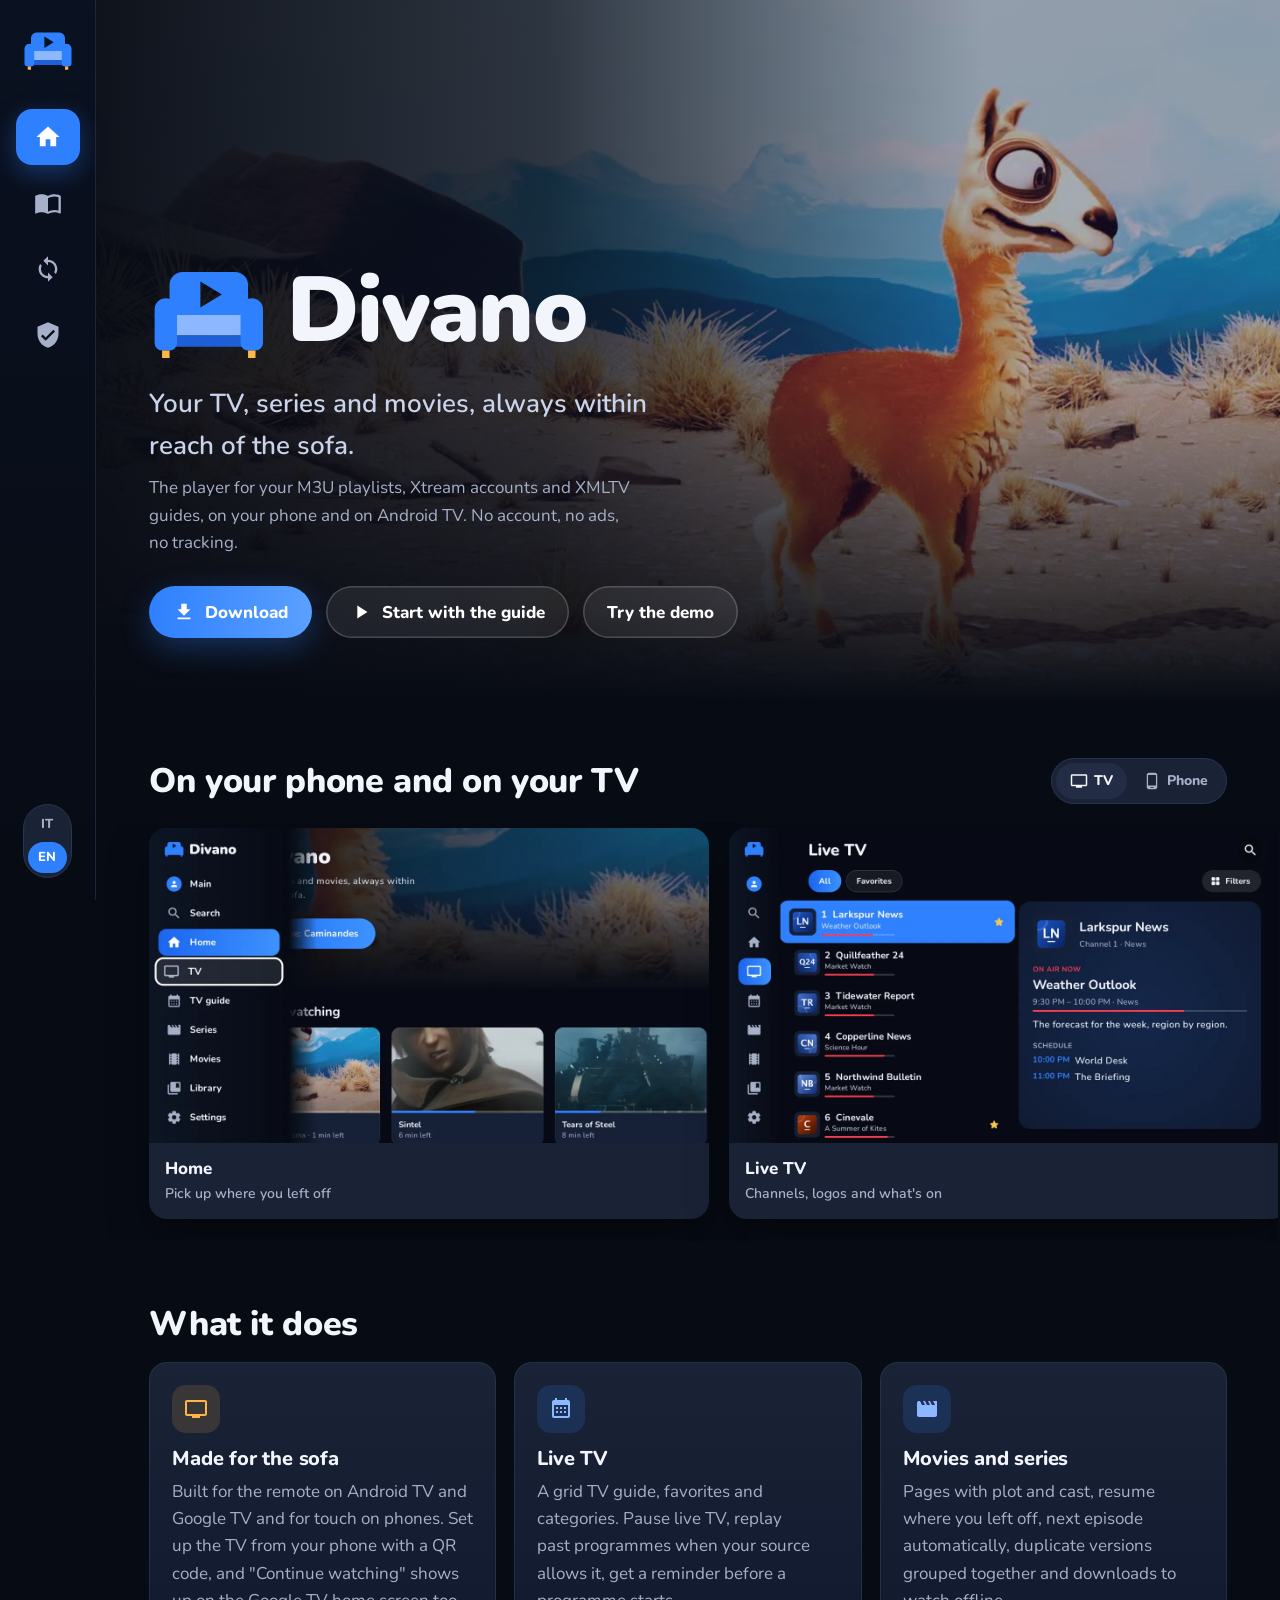
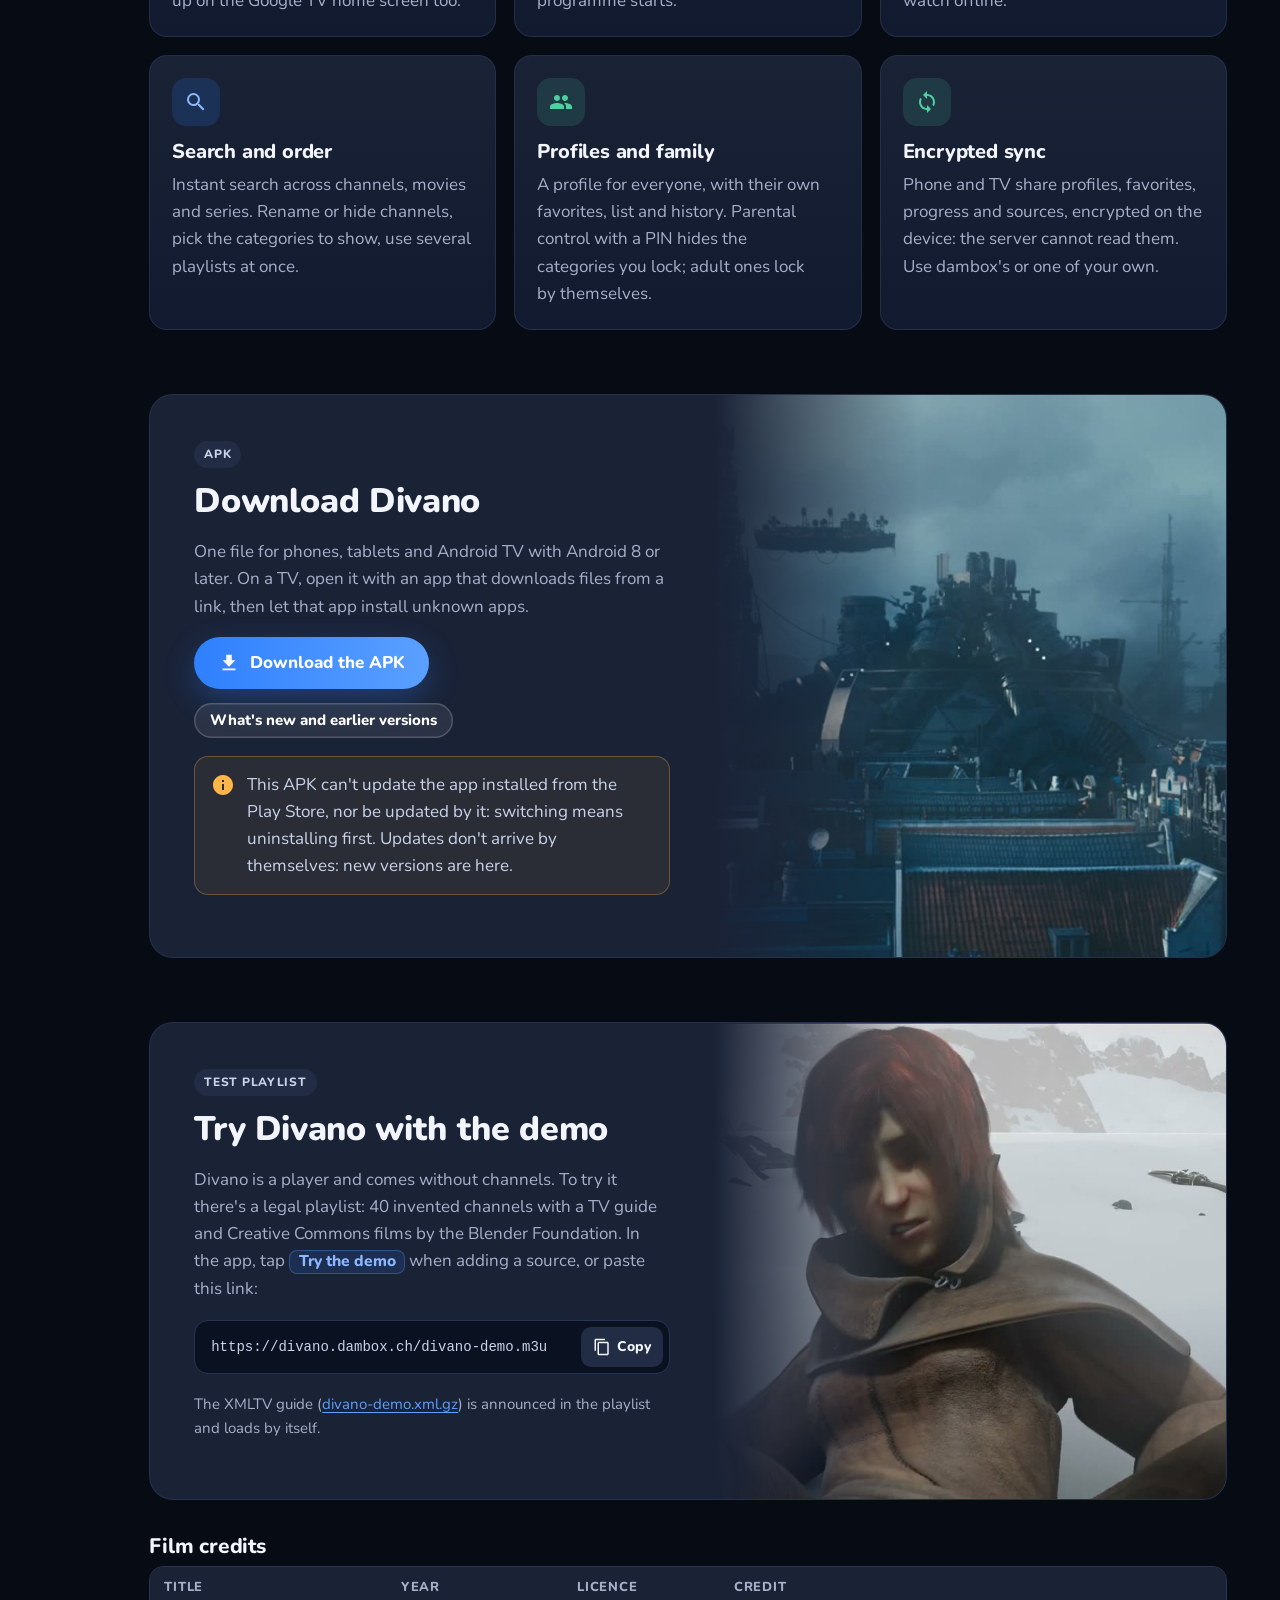
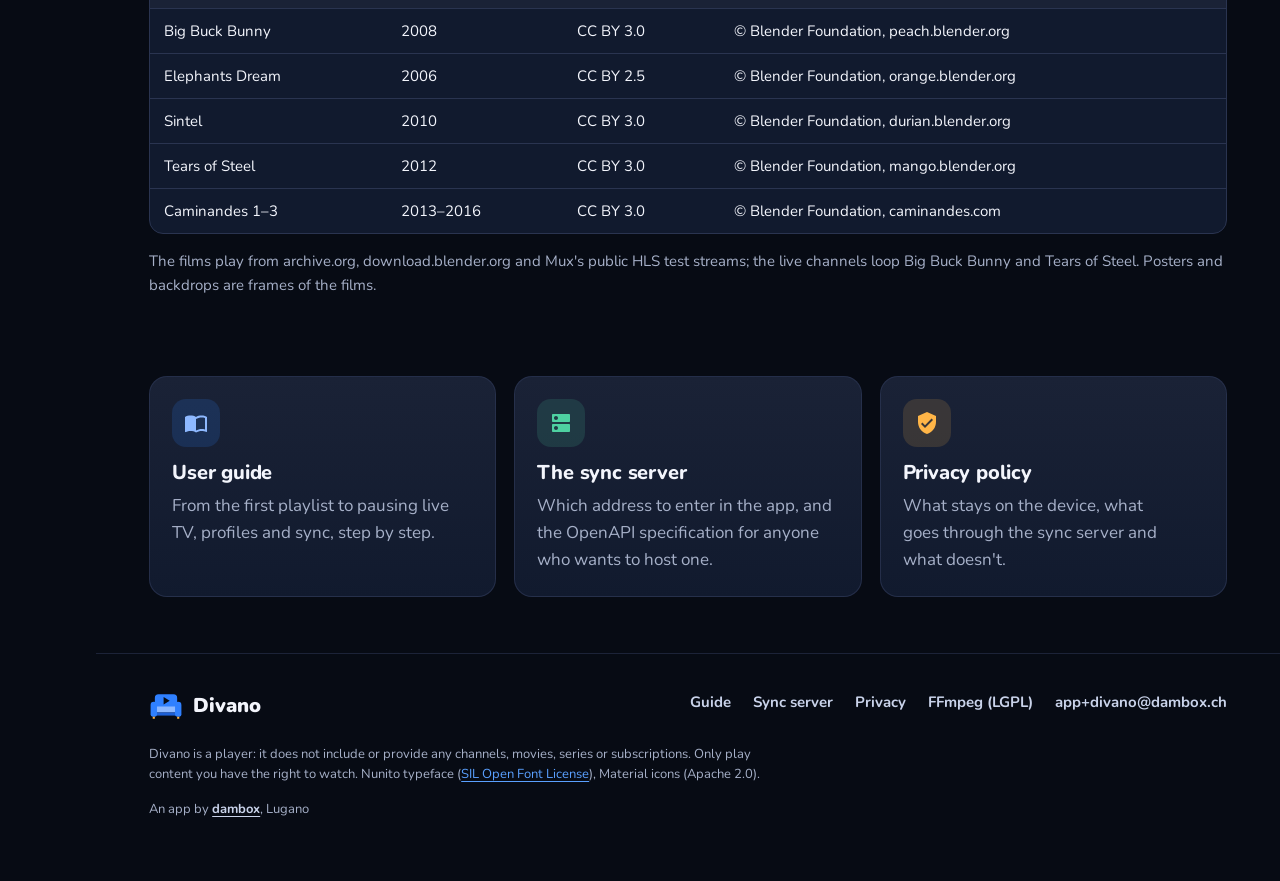
==== commit 63756689: "Home: download the APK A Download button at the top and a section before the demo: one APK for phone" ====
--- a/index.html
+++ b/index.html
@@ -24,9 +24,9 @@
 <link rel="icon" href="assets/favicon-32.png" sizes="32x32">
 <link rel="apple-touch-icon" href="assets/icon-180.png">
 <link rel="preload" href="assets/nunito.ttf" as="font" type="font/ttf" crossorigin>
-<link rel="stylesheet" href="assets/site.css?v=226ebbf9">
+<link rel="stylesheet" href="assets/site.css?v=fe857396">
 <script>!function(){var d=document.documentElement,q=new URLSearchParams(location.search).get("lang"),l=q;if(l!=="it"&&l!=="en"){try{l=localStorage.getItem("divano-lang")}catch(e){}}if(l!=="it"&&l!=="en")l=/^it\b/i.test(navigator.language||"")?"it":"en";d.dataset.lang=l;d.lang=l;var c=document.createElement("link"),a;c.rel="canonical";a=document.querySelector('link[hreflang="'+(q==="it"||q==="en"?q:"x-default")+'"]');if(a){c.href=a.href;document.head.appendChild(c)}}()</script>
-<script src="assets/site.js?v=8292113b" defer></script>
+<script src="assets/site.js?v=cee8cc9e" defer></script>
 <script type="application/ld+json">{"@context": "https://schema.org", "@graph": [{"@type": "WebSite", "@id": "https://divano.dambox.ch/#website", "url": "https://divano.dambox.ch/", "name": "Divano", "inLanguage": ["it", "en"], "publisher": {"@id": "https://dambox.ch/#organization"}}, {"@type": "SoftwareApplication", "@id": "https://divano.dambox.ch/#app", "name": "Divano", "url": "https://divano.dambox.ch/", "description": "Divano riproduce playlist M3U, account Xtream e guide XMLTV su telefono e Android TV. Gratis, senza account, pubblicità né tracciamento.", "applicationCategory": "MultimediaApplication", "operatingSystem": "Android, Android TV", "offers": {"@type": "Offer", "price": "0", "priceCurrency": "CHF"}, "screenshot": ["https://divano.dambox.ch/assets/shots/it/tv-01-home.webp", "https://divano.dambox.ch/assets/shots/it/phone-01-home.webp"], "publisher": {"@id": "https://dambox.ch/#organization"}}, {"@type": "Organization", "@id": "https://dambox.ch/#organization", "name": "dambox Sagl", "url": "https://dambox.ch/"}]}</script>
 </head>
 <body>
@@ -59,7 +59,8 @@
         <span class="en">The player for your M3U playlists, Xtream accounts and XMLTV guides, on your phone and on Android TV. No account, no ads, no tracking.</span>
       </p>
       <div class="actions">
-        <a class="btn" href="guide/"><svg class="icon" aria-hidden="true"><use href="assets/icons.svg#play"/></svg><span class="it">Inizia dalla guida</span><span class="en">Start with the guide</span></a>
+        <a class="btn" href="#download"><svg class="icon" aria-hidden="true"><use href="assets/icons.svg#download"/></svg><span class="it">Scarica</span><span class="en">Download</span></a>
+        <a class="btn ghost" href="guide/"><svg class="icon" aria-hidden="true"><use href="assets/icons.svg#play"/></svg><span class="it">Inizia dalla guida</span><span class="en">Start with the guide</span></a>
         <a class="btn ghost" href="#demo"><span class="it">Prova la demo</span><span class="en">Try the demo</span></a>
       </div>
     </div>
@@ -75,23 +76,23 @@
         </div>
       </div>
       <div class="shelf" id="shots">
-        <figure class="shot tv" data-device="tv"><img loading="lazy" width="1280" height="720" src="assets/shots/it/tv-01-home.webp" data-shot="assets/shots/*/tv-01-home.webp" alt=""><figcaption>Home<small><span class="it">Riprendi da dove eri</span><span class="en">Pick up where you left off</span></small></figcaption></figure>
-        <figure class="shot tv" data-device="tv"><img loading="lazy" width="1280" height="720" src="assets/shots/it/tv-02-live.webp" data-shot="assets/shots/*/tv-02-live.webp" alt=""><figcaption><span class="it">TV in diretta</span><span class="en">Live TV</span><small><span class="it">Canali, loghi e cosa va in onda</span><span class="en">Channels, logos and what's on</span></small></figcaption></figure>
-        <figure class="shot tv" data-device="tv"><img loading="lazy" width="1280" height="720" src="assets/shots/it/tv-03-guide.webp" data-shot="assets/shots/*/tv-03-guide.webp" alt=""><figcaption><span class="it">Guida TV</span><span class="en">TV guide</span><small><span class="it">La griglia dei programmi</span><span class="en">The programme grid</span></small></figcaption></figure>
-        <figure class="shot tv" data-device="tv"><img loading="lazy" width="1280" height="720" src="assets/shots/it/tv-04-movie.webp" data-shot="assets/shots/*/tv-04-movie.webp" alt=""><figcaption><span class="it">Film</span><span class="en">Movies</span><small><span class="it">Trama, anno, genere e cast</span><span class="en">Plot, year, genre and cast</span></small></figcaption></figure>
-        <figure class="shot tv" data-device="tv"><img loading="lazy" width="1280" height="720" src="assets/shots/it/tv-05-series.webp" data-shot="assets/shots/*/tv-05-series.webp" alt=""><figcaption><span class="it">Serie</span><span class="en">Series</span><small><span class="it">Stagioni ed episodi visti</span><span class="en">Seasons and watched episodes</span></small></figcaption></figure>
-        <figure class="shot tv" data-device="tv"><img loading="lazy" width="1280" height="720" src="assets/shots/it/tv-08-profiles.webp" data-shot="assets/shots/*/tv-08-profiles.webp" alt=""><figcaption><span class="it">Profili</span><span class="en">Profiles</span><small><span class="it">Preferiti e cronologia per ognuno</span><span class="en">Favorites and history for everyone</span></small></figcaption></figure>
-        <figure class="shot tv" data-device="tv"><img loading="lazy" width="1280" height="720" src="assets/shots/it/tv-09-together.webp" data-shot="assets/shots/*/tv-09-together.webp" alt=""><figcaption><span class="it">Guarda insieme</span><span class="en">Watch together</span><small><span class="it">Una serie, i progressi di tutti</span><span class="en">One series, everyone's progress</span></small></figcaption></figure>
-        <figure class="shot tv" data-device="tv"><img loading="lazy" width="1280" height="720" src="assets/shots/it/tv-06-qr-setup.webp" data-shot="assets/shots/*/tv-06-qr-setup.webp" alt=""><figcaption><span class="it">Configura dal telefono</span><span class="en">Set up from your phone</span><small><span class="it">Un codice QR, niente telecomando</span><span class="en">A QR code, no remote typing</span></small></figcaption></figure>
-        <figure class="shot tv" data-device="tv"><img loading="lazy" width="1280" height="720" src="assets/shots/it/tv-07-player.webp" data-shot="assets/shots/*/tv-07-player.webp" alt=""><figcaption>Player<small><span class="it">Ora e dopo, pausa e replay</span><span class="en">Now and next, pause and replay</span></small></figcaption></figure>
-        <figure class="shot phone" data-device="phone" hidden><img loading="lazy" width="540" height="960" src="assets/shots/it/phone-01-home.webp" data-shot="assets/shots/*/phone-01-home.webp" alt=""><figcaption>Home</figcaption></figure>
-        <figure class="shot phone" data-device="phone" hidden><img loading="lazy" width="540" height="960" src="assets/shots/it/phone-02-live.webp" data-shot="assets/shots/*/phone-02-live.webp" alt=""><figcaption><span class="it">TV in diretta</span><span class="en">Live TV</span></figcaption></figure>
-        <figure class="shot phone" data-device="phone" hidden><img loading="lazy" width="540" height="960" src="assets/shots/it/phone-03-guide.webp" data-shot="assets/shots/*/phone-03-guide.webp" alt=""><figcaption><span class="it">Guida TV</span><span class="en">TV guide</span></figcaption></figure>
-        <figure class="shot phone" data-device="phone" hidden><img loading="lazy" width="540" height="960" src="assets/shots/it/phone-04-movie.webp" data-shot="assets/shots/*/phone-04-movie.webp" alt=""><figcaption><span class="it">Film</span><span class="en">Movies</span></figcaption></figure>
-        <figure class="shot phone" data-device="phone" hidden><img loading="lazy" width="540" height="960" src="assets/shots/it/phone-05-series.webp" data-shot="assets/shots/*/phone-05-series.webp" alt=""><figcaption><span class="it">Serie</span><span class="en">Series</span></figcaption></figure>
-        <figure class="shot phone" data-device="phone" hidden><img loading="lazy" width="540" height="960" src="assets/shots/it/phone-07-profiles.webp" data-shot="assets/shots/*/phone-07-profiles.webp" alt=""><figcaption><span class="it">Profili</span><span class="en">Profiles</span></figcaption></figure>
-        <figure class="shot phone" data-device="phone" hidden><img loading="lazy" width="540" height="960" src="assets/shots/it/phone-08-together.webp" data-shot="assets/shots/*/phone-08-together.webp" alt=""><figcaption><span class="it">Guarda insieme</span><span class="en">Watch together</span></figcaption></figure>
-        <figure class="shot tv land" data-device="phone" hidden><div class="frame"><img class="ghost" loading="lazy" src="assets/shots/it/phone-06-player.webp" data-shot="assets/shots/*/phone-06-player.webp" alt="" aria-hidden="true"><img loading="lazy" width="1280" height="720" src="assets/shots/it/phone-06-player.webp" data-shot="assets/shots/*/phone-06-player.webp" alt=""></div><figcaption>Player</figcaption></figure>
+        <figure class="shot tv" data-device="tv"><img loading="lazy" width="1280" height="720" src="assets/shots/it/tv-01-home.webp" data-shot="assets/shots/*/tv-01-home.webp" alt="La Home di Divano sulla TV: il menu laterale e Continua a guardare con Sintel e Tears of Steel" data-alt-it="La Home di Divano sulla TV: il menu laterale e Continua a guardare con Sintel e Tears of Steel" data-alt-en="Divano's Home on a TV: the side menu and Continue watching with Sintel and Tears of Steel"><figcaption>Home<small><span class="it">Riprendi da dove eri</span><span class="en">Pick up where you left off</span></small></figcaption></figure>
+        <figure class="shot tv" data-device="tv"><img loading="lazy" width="1280" height="720" src="assets/shots/it/tv-02-live.webp" data-shot="assets/shots/*/tv-02-live.webp" alt="La lista dei canali in diretta sulla TV, con il programma in onda sul canale scelto" data-alt-it="La lista dei canali in diretta sulla TV, con il programma in onda sul canale scelto" data-alt-en="The live channel list on a TV, with what's on the selected channel"><figcaption><span class="it">TV in diretta</span><span class="en">Live TV</span><small><span class="it">Canali, loghi e cosa va in onda</span><span class="en">Channels, logos and what's on</span></small></figcaption></figure>
+        <figure class="shot tv" data-device="tv"><img loading="lazy" width="1280" height="720" src="assets/shots/it/tv-03-guide.webp" data-shot="assets/shots/*/tv-03-guide.webp" alt="La guida TV a griglia sulla TV, con i programmi di ogni canale per orario" data-alt-it="La guida TV a griglia sulla TV, con i programmi di ogni canale per orario" data-alt-en="The grid TV guide on a TV, with each channel's programmes by time"><figcaption><span class="it">Guida TV</span><span class="en">TV guide</span><small><span class="it">La griglia dei programmi</span><span class="en">The programme grid</span></small></figcaption></figure>
+        <figure class="shot tv" data-device="tv"><img loading="lazy" width="1280" height="720" src="assets/shots/it/tv-04-movie.webp" data-shot="assets/shots/*/tv-04-movie.webp" alt="La scheda del film Sintel sulla TV: trama, anno, genere, regia e cast" data-alt-it="La scheda del film Sintel sulla TV: trama, anno, genere, regia e cast" data-alt-en="The page of the film Sintel on a TV: plot, year, genre, director and cast"><figcaption><span class="it">Film</span><span class="en">Movies</span><small><span class="it">Trama, anno, genere e cast</span><span class="en">Plot, year, genre and cast</span></small></figcaption></figure>
+        <figure class="shot tv" data-device="tv"><img loading="lazy" width="1280" height="720" src="assets/shots/it/tv-05-series.webp" data-shot="assets/shots/*/tv-05-series.webp" alt="La scheda della serie Caminandes sulla TV, con gli episodi visti e da vedere" data-alt-it="La scheda della serie Caminandes sulla TV, con gli episodi visti e da vedere" data-alt-en="The page of the series Caminandes on a TV, with watched and unwatched episodes"><figcaption><span class="it">Serie</span><span class="en">Series</span><small><span class="it">Stagioni ed episodi visti</span><span class="en">Seasons and watched episodes</span></small></figcaption></figure>
+        <figure class="shot tv" data-device="tv"><img loading="lazy" width="1280" height="720" src="assets/shots/it/tv-08-profiles.webp" data-shot="assets/shots/*/tv-08-profiles.webp" alt="Chi guarda? sulla TV, con i profili Principale, Anna e Luca" data-alt-it="Chi guarda? sulla TV, con i profili Principale, Anna e Luca" data-alt-en="Who's watching? on a TV, with the profiles Main, Anna and Luca"><figcaption><span class="it">Profili</span><span class="en">Profiles</span><small><span class="it">Preferiti e cronologia per ognuno</span><span class="en">Favorites and history for everyone</span></small></figcaption></figure>
+        <figure class="shot tv" data-device="tv"><img loading="lazy" width="1280" height="720" src="assets/shots/it/tv-09-together.webp" data-shot="assets/shots/*/tv-09-together.webp" alt="Una serie guardata insieme ad Anna sulla TV: Anna è avanti di un episodio" data-alt-it="Una serie guardata insieme ad Anna sulla TV: Anna è avanti di un episodio" data-alt-en="A series watched together with Anna on a TV: Anna is one episode ahead"><figcaption><span class="it">Guarda insieme</span><span class="en">Watch together</span><small><span class="it">Una serie, i progressi di tutti</span><span class="en">One series, everyone's progress</span></small></figcaption></figure>
+        <figure class="shot tv" data-device="tv"><img loading="lazy" width="1280" height="720" src="assets/shots/it/tv-06-qr-setup.webp" data-shot="assets/shots/*/tv-06-qr-setup.webp" alt="La schermata Aggiungi una sorgente sulla TV, con il codice QR da inquadrare col telefono" data-alt-it="La schermata Aggiungi una sorgente sulla TV, con il codice QR da inquadrare col telefono" data-alt-en="The Add a source screen on a TV, with the QR code to scan with a phone"><figcaption><span class="it">Configura dal telefono</span><span class="en">Set up from your phone</span><small><span class="it">Un codice QR, niente telecomando</span><span class="en">A QR code, no remote typing</span></small></figcaption></figure>
+        <figure class="shot tv" data-device="tv"><img loading="lazy" width="1280" height="720" src="assets/shots/it/tv-07-player.webp" data-shot="assets/shots/*/tv-07-player.webp" alt="Il player sulla TV durante la diretta: canale, programma ora e dopo, pausa e replay" data-alt-it="Il player sulla TV durante la diretta: canale, programma ora e dopo, pausa e replay" data-alt-en="The player on a TV during live TV: channel, now and next, pause and replay"><figcaption>Player<small><span class="it">Ora e dopo, pausa e replay</span><span class="en">Now and next, pause and replay</span></small></figcaption></figure>
+        <figure class="shot phone" data-device="phone" hidden><img loading="lazy" width="540" height="960" src="assets/shots/it/phone-01-home.webp" data-shot="assets/shots/*/phone-01-home.webp" alt="La Home di Divano sul telefono, con Continua a guardare" data-alt-it="La Home di Divano sul telefono, con Continua a guardare" data-alt-en="Divano's Home on a phone, with Continue watching"><figcaption>Home</figcaption></figure>
+        <figure class="shot phone" data-device="phone" hidden><img loading="lazy" width="540" height="960" src="assets/shots/it/phone-02-live.webp" data-shot="assets/shots/*/phone-02-live.webp" alt="La lista dei canali in diretta sul telefono" data-alt-it="La lista dei canali in diretta sul telefono" data-alt-en="The live channel list on a phone"><figcaption><span class="it">TV in diretta</span><span class="en">Live TV</span></figcaption></figure>
+        <figure class="shot phone" data-device="phone" hidden><img loading="lazy" width="540" height="960" src="assets/shots/it/phone-03-guide.webp" data-shot="assets/shots/*/phone-03-guide.webp" alt="La guida TV a griglia sul telefono" data-alt-it="La guida TV a griglia sul telefono" data-alt-en="The grid TV guide on a phone"><figcaption><span class="it">Guida TV</span><span class="en">TV guide</span></figcaption></figure>
+        <figure class="shot phone" data-device="phone" hidden><img loading="lazy" width="540" height="960" src="assets/shots/it/phone-04-movie.webp" data-shot="assets/shots/*/phone-04-movie.webp" alt="La scheda del film Sintel sul telefono" data-alt-it="La scheda del film Sintel sul telefono" data-alt-en="The page of the film Sintel on a phone"><figcaption><span class="it">Film</span><span class="en">Movies</span></figcaption></figure>
+        <figure class="shot phone" data-device="phone" hidden><img loading="lazy" width="540" height="960" src="assets/shots/it/phone-05-series.webp" data-shot="assets/shots/*/phone-05-series.webp" alt="La scheda della serie Caminandes sul telefono, con gli episodi" data-alt-it="La scheda della serie Caminandes sul telefono, con gli episodi" data-alt-en="The page of the series Caminandes on a phone, with its episodes"><figcaption><span class="it">Serie</span><span class="en">Series</span></figcaption></figure>
+        <figure class="shot phone" data-device="phone" hidden><img loading="lazy" width="540" height="960" src="assets/shots/it/phone-07-profiles.webp" data-shot="assets/shots/*/phone-07-profiles.webp" alt="Chi guarda? sul telefono, con tre profili" data-alt-it="Chi guarda? sul telefono, con tre profili" data-alt-en="Who's watching? on a phone, with three profiles"><figcaption><span class="it">Profili</span><span class="en">Profiles</span></figcaption></figure>
+        <figure class="shot phone" data-device="phone" hidden><img loading="lazy" width="540" height="960" src="assets/shots/it/phone-08-together.webp" data-shot="assets/shots/*/phone-08-together.webp" alt="Una serie guardata insieme ad Anna sul telefono" data-alt-it="Una serie guardata insieme ad Anna sul telefono" data-alt-en="A series watched together with Anna on a phone"><figcaption><span class="it">Guarda insieme</span><span class="en">Watch together</span></figcaption></figure>
+        <figure class="shot tv land" data-device="phone" hidden><div class="frame"><img class="ghost" loading="lazy" src="assets/shots/it/phone-06-player.webp" data-shot="assets/shots/*/phone-06-player.webp" alt="" aria-hidden="true"><img loading="lazy" width="1280" height="720" src="assets/shots/it/phone-06-player.webp" data-shot="assets/shots/*/phone-06-player.webp" alt="Il player sul telefono in orizzontale, durante la diretta" data-alt-it="Il player sul telefono in orizzontale, durante la diretta" data-alt-en="The player on a phone in landscape, during live TV"></div><figcaption>Player</figcaption></figure>
       </div>
     </div>
   </section>
@@ -133,9 +134,28 @@
         <div class="card">
           <div class="glyph green"><svg class="icon" aria-hidden="true"><use href="assets/icons.svg#sync"/></svg></div>
           <h3><span class="it">Sincronizzazione cifrata</span><span class="en">Encrypted sync</span></h3>
-          <p class="it">Telefono e TV condividono profili, preferiti, progressi e sorgenti, cifrati sul dispositivo: il server non può leggerli. Puoi usare anche un server tuo.</p>
-          <p class="en">Phone and TV share profiles, favorites, progress and sources, encrypted on the device: the server cannot read them. You can use a server of your own too.</p>
-        </div>
+          <p class="it">Telefono e TV condividono profili, preferiti, progressi e sorgenti, cifrati sul dispositivo: il server non può leggerli. Usa quello di dambox o uno tuo.</p>
+          <p class="en">Phone and TV share profiles, favorites, progress and sources, encrypted on the device: the server cannot read them. Use dambox's or one of your own.</p>
+        </div>
+      </div>
+    </div>
+  </section>
+
+  <section class="block" id="download">
+    <div class="wrap">
+      <div class="feature">
+        <div class="text">
+          <span class="badge">APK</span>
+          <h2 style="margin-top:14px"><span class="it">Scarica Divano</span><span class="en">Download Divano</span></h2>
+          <p class="it muted">Un solo file per telefoni, tablet e Android TV con Android 8 o successivo. Sulla TV aprilo con un'app che scarica file da un link, poi consenti a quell'app di installare app sconosciute.</p>
+          <p class="en muted">One file for phones, tablets and Android TV with Android 8 or later. On a TV, open it with an app that downloads files from a link, then let that app install unknown apps.</p>
+          <div class="actions">
+            <a class="btn" href="https://github.com/davidnussio/divano-demo/releases/latest/download/divano.apk"><svg class="icon" aria-hidden="true"><use href="assets/icons.svg#download"/></svg><span class="it">Scarica l'APK</span><span class="en">Download the APK</span></a>
+            <a class="btn ghost small" href="https://github.com/davidnussio/divano-demo/releases"><span class="it">Novità e versioni precedenti</span><span class="en">What's new and earlier versions</span></a>
+          </div>
+          <div class="note warm"><svg class="icon" aria-hidden="true"><use href="assets/icons.svg#info"/></svg><p><span class="it">Questo APK non aggiorna l'app installata dal Play Store e non viene aggiornato da essa: per passare dall'una all'altra va prima disinstallata. Gli aggiornamenti non arrivano da soli: le nuove versioni sono qui.</span><span class="en">This APK can't update the app installed from the Play Store, nor be updated by it: switching means uninstalling first. Updates don't arrive by themselves: new versions are here.</span></p></div>
+        </div>
+        <div class="art" style="background-image: url('art/backdrops/tos.jpg')"></div>
       </div>
     </div>
   </section>
@@ -188,9 +208,9 @@
         </a>
         <a class="card" href="sync/">
           <div class="glyph green"><svg class="icon" aria-hidden="true"><use href="assets/icons.svg#server"/></svg></div>
-          <h3><span class="it">Un server di sincronizzazione tuo</span><span class="en">A sync server of your own</span></h3>
-          <p class="it">La specifica OpenAPI del protocollo di sincronizzazione, per chi vuole ospitarlo da sé.</p>
-          <p class="en">The OpenAPI specification of the sync protocol, for anyone who wants to host it themselves.</p>
+          <h3><span class="it">Il server di sincronizzazione</span><span class="en">The sync server</span></h3>
+          <p class="it">Quale indirizzo scrivere nell'app, e la specifica OpenAPI per chi vuole ospitarne uno da sé.</p>
+          <p class="en">Which address to enter in the app, and the OpenAPI specification for anyone who wants to host one.</p>
         </a>
         <a class="card" href="privacy/">
           <div class="glyph warm"><svg class="icon" aria-hidden="true"><use href="assets/icons.svg#shield"/></svg></div>
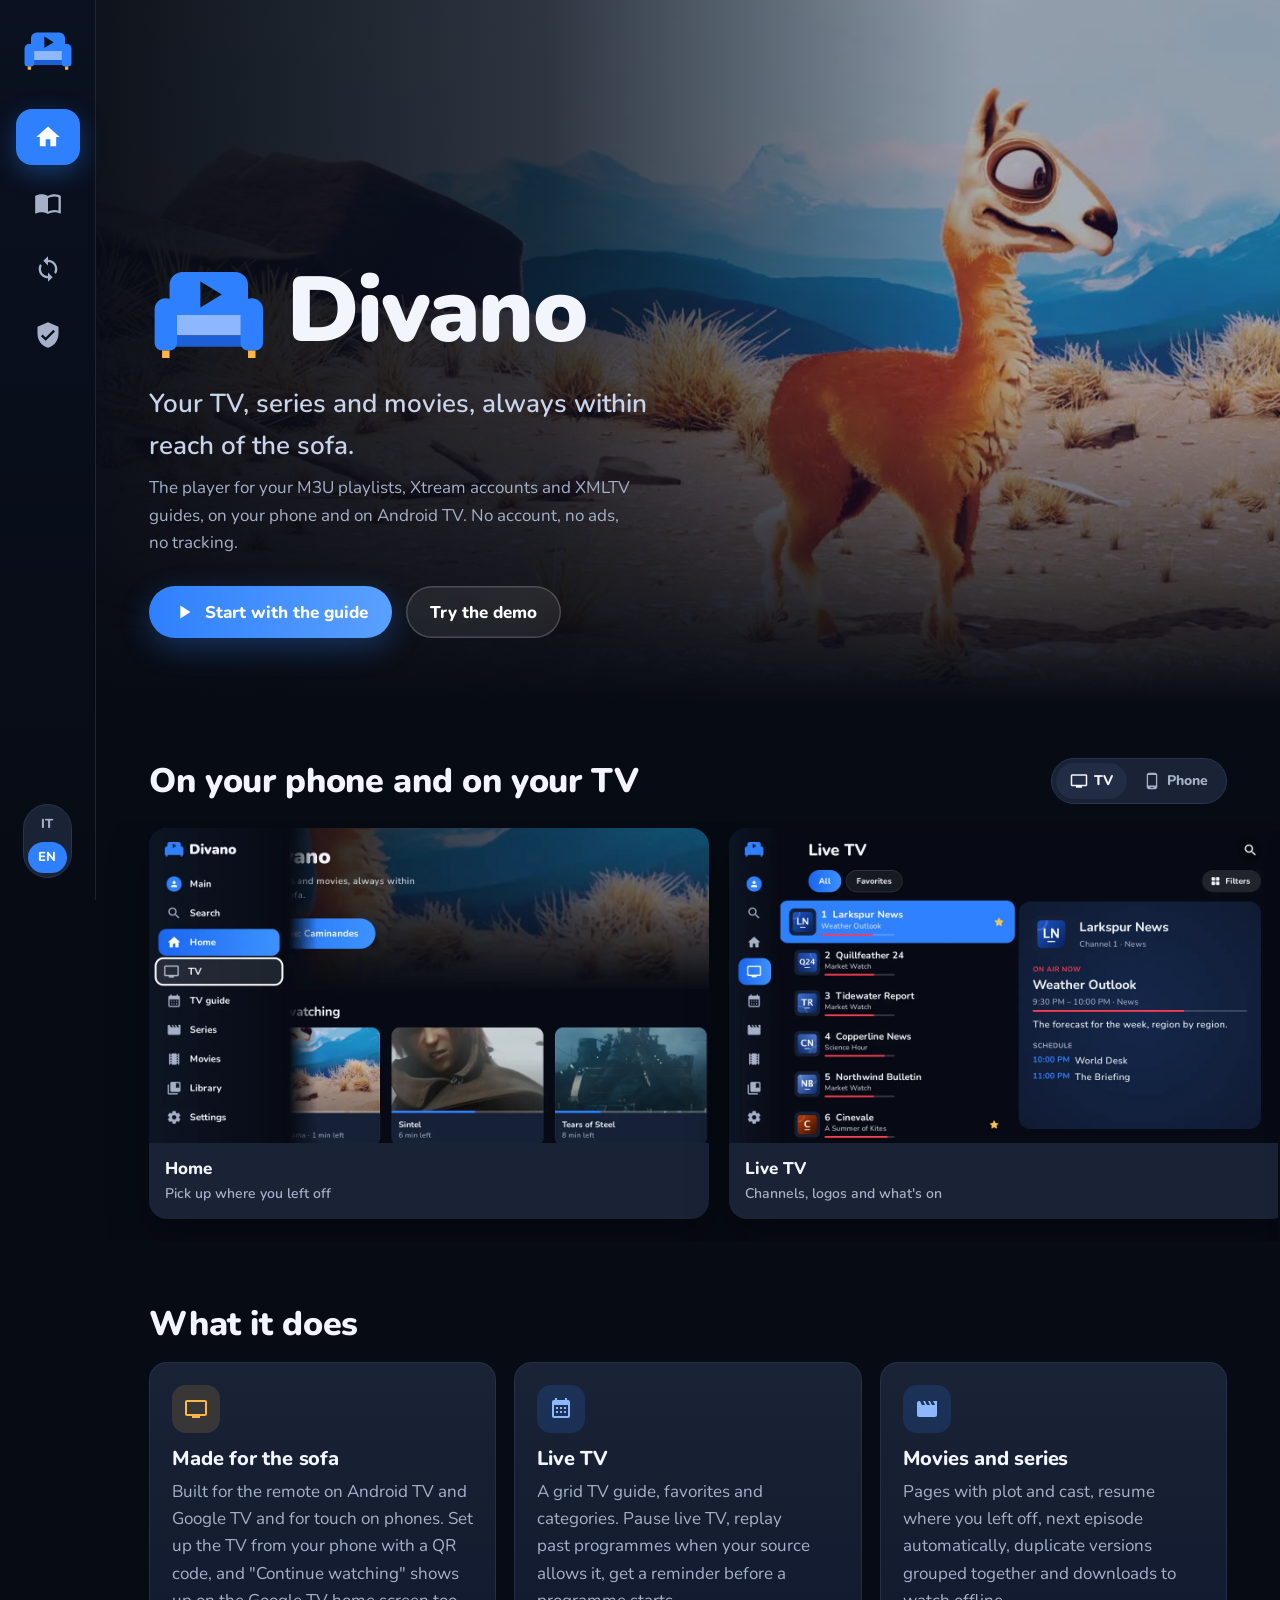
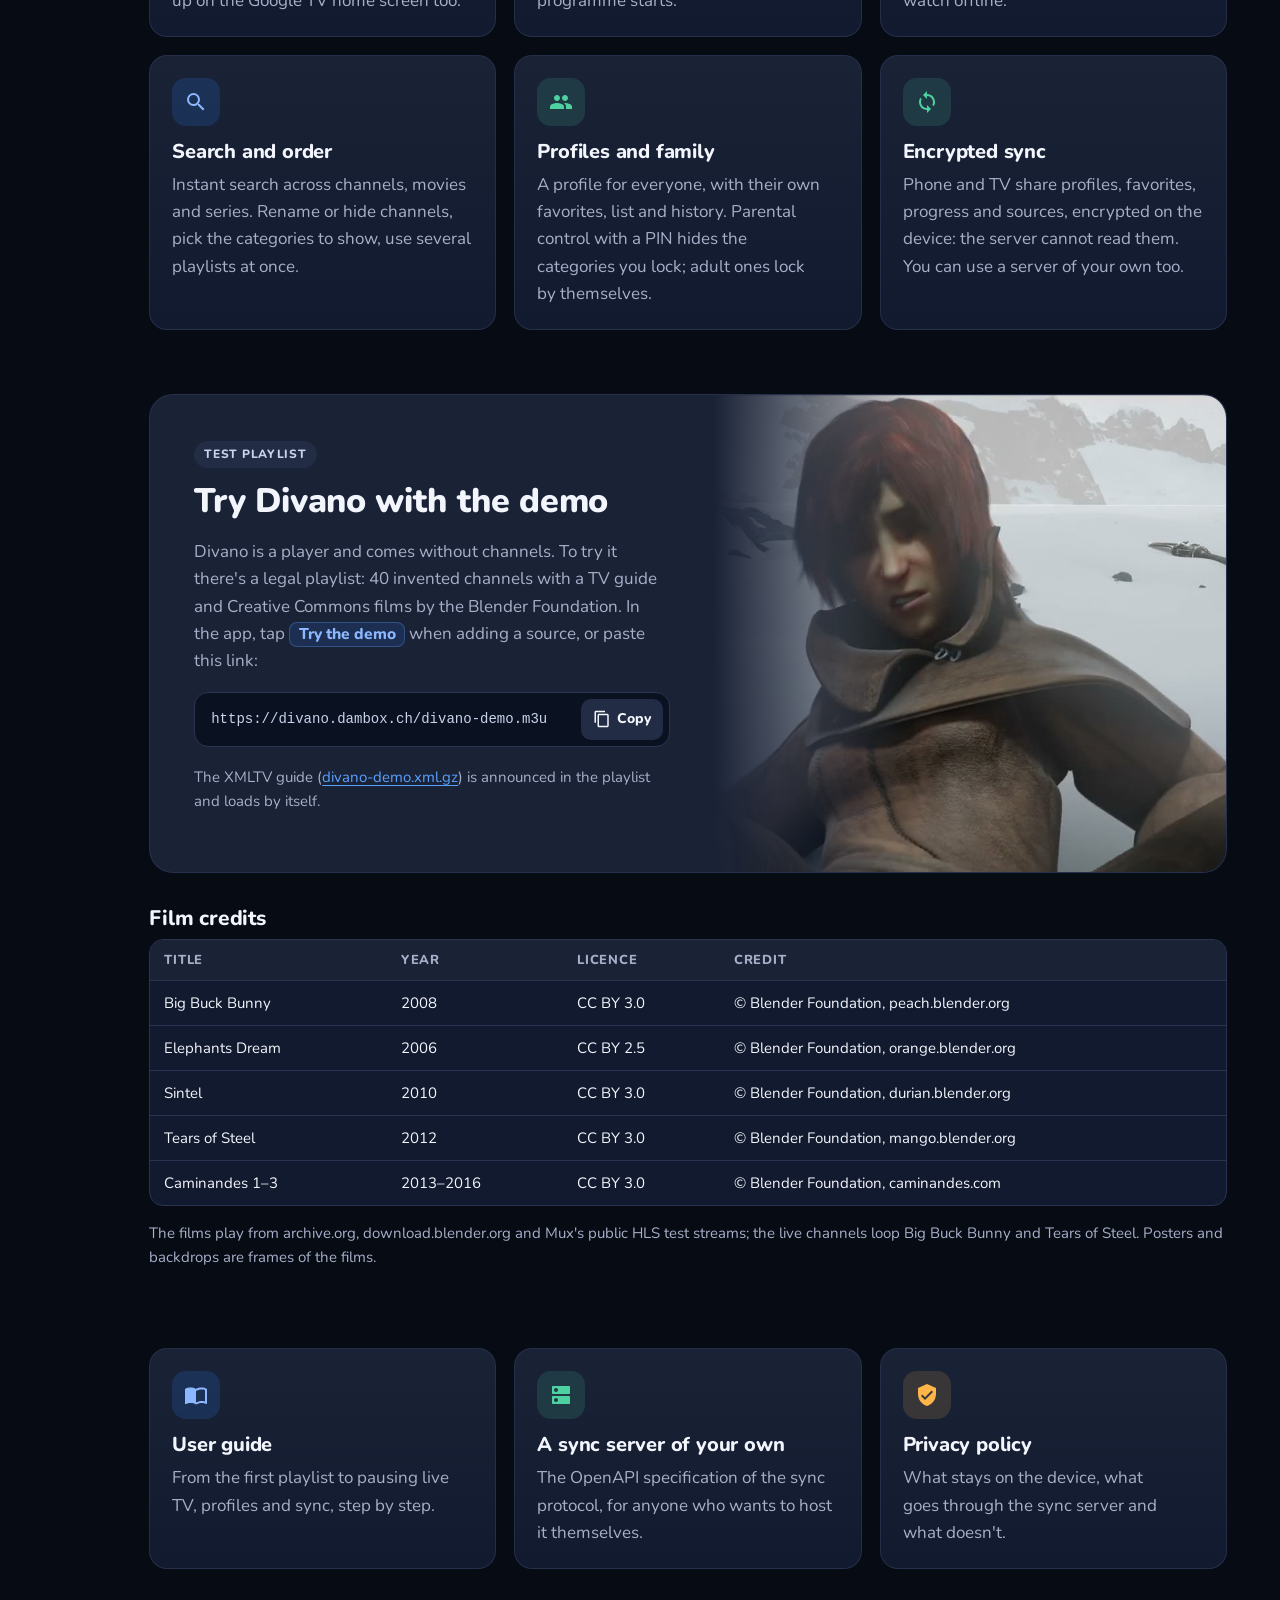
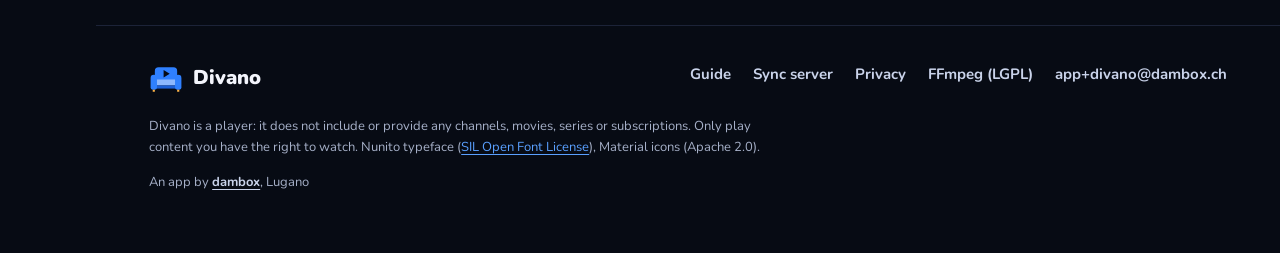
==== commit ae20dde2: "Guide and sync: the recovery kit The guide's sync section tells how to make a recovery kit, keep it " ====
--- a/index.html
+++ b/index.html
@@ -59,8 +59,7 @@
         <span class="en">The player for your M3U playlists, Xtream accounts and XMLTV guides, on your phone and on Android TV. No account, no ads, no tracking.</span>
       </p>
       <div class="actions">
-        <a class="btn" href="#download"><svg class="icon" aria-hidden="true"><use href="assets/icons.svg#download"/></svg><span class="it">Scarica</span><span class="en">Download</span></a>
-        <a class="btn ghost" href="guide/"><svg class="icon" aria-hidden="true"><use href="assets/icons.svg#play"/></svg><span class="it">Inizia dalla guida</span><span class="en">Start with the guide</span></a>
+        <a class="btn" href="guide/"><svg class="icon" aria-hidden="true"><use href="assets/icons.svg#play"/></svg><span class="it">Inizia dalla guida</span><span class="en">Start with the guide</span></a>
         <a class="btn ghost" href="#demo"><span class="it">Prova la demo</span><span class="en">Try the demo</span></a>
       </div>
     </div>
@@ -134,28 +133,9 @@
         <div class="card">
           <div class="glyph green"><svg class="icon" aria-hidden="true"><use href="assets/icons.svg#sync"/></svg></div>
           <h3><span class="it">Sincronizzazione cifrata</span><span class="en">Encrypted sync</span></h3>
-          <p class="it">Telefono e TV condividono profili, preferiti, progressi e sorgenti, cifrati sul dispositivo: il server non può leggerli. Usa quello di dambox o uno tuo.</p>
-          <p class="en">Phone and TV share profiles, favorites, progress and sources, encrypted on the device: the server cannot read them. Use dambox's or one of your own.</p>
-        </div>
-      </div>
-    </div>
-  </section>
-
-  <section class="block" id="download">
-    <div class="wrap">
-      <div class="feature">
-        <div class="text">
-          <span class="badge">APK</span>
-          <h2 style="margin-top:14px"><span class="it">Scarica Divano</span><span class="en">Download Divano</span></h2>
-          <p class="it muted">Un solo file per telefoni, tablet e Android TV con Android 8 o successivo. Sulla TV aprilo con un'app che scarica file da un link, poi consenti a quell'app di installare app sconosciute.</p>
-          <p class="en muted">One file for phones, tablets and Android TV with Android 8 or later. On a TV, open it with an app that downloads files from a link, then let that app install unknown apps.</p>
-          <div class="actions">
-            <a class="btn" href="https://github.com/davidnussio/divano-demo/releases/latest/download/divano.apk"><svg class="icon" aria-hidden="true"><use href="assets/icons.svg#download"/></svg><span class="it">Scarica l'APK</span><span class="en">Download the APK</span></a>
-            <a class="btn ghost small" href="https://github.com/davidnussio/divano-demo/releases"><span class="it">Novità e versioni precedenti</span><span class="en">What's new and earlier versions</span></a>
-          </div>
-          <div class="note warm"><svg class="icon" aria-hidden="true"><use href="assets/icons.svg#info"/></svg><p><span class="it">Questo APK non aggiorna l'app installata dal Play Store e non viene aggiornato da essa: per passare dall'una all'altra va prima disinstallata. Gli aggiornamenti non arrivano da soli: le nuove versioni sono qui.</span><span class="en">This APK can't update the app installed from the Play Store, nor be updated by it: switching means uninstalling first. Updates don't arrive by themselves: new versions are here.</span></p></div>
-        </div>
-        <div class="art" style="background-image: url('art/backdrops/tos.jpg')"></div>
+          <p class="it">Telefono e TV condividono profili, preferiti, progressi e sorgenti, cifrati sul dispositivo: il server non può leggerli. Puoi usare anche un server tuo.</p>
+          <p class="en">Phone and TV share profiles, favorites, progress and sources, encrypted on the device: the server cannot read them. You can use a server of your own too.</p>
+        </div>
       </div>
     </div>
   </section>
@@ -208,9 +188,9 @@
         </a>
         <a class="card" href="sync/">
           <div class="glyph green"><svg class="icon" aria-hidden="true"><use href="assets/icons.svg#server"/></svg></div>
-          <h3><span class="it">Il server di sincronizzazione</span><span class="en">The sync server</span></h3>
-          <p class="it">Quale indirizzo scrivere nell'app, e la specifica OpenAPI per chi vuole ospitarne uno da sé.</p>
-          <p class="en">Which address to enter in the app, and the OpenAPI specification for anyone who wants to host one.</p>
+          <h3><span class="it">Un server di sincronizzazione tuo</span><span class="en">A sync server of your own</span></h3>
+          <p class="it">La specifica OpenAPI del protocollo di sincronizzazione, per chi vuole ospitarlo da sé.</p>
+          <p class="en">The OpenAPI specification of the sync protocol, for anyone who wants to host it themselves.</p>
         </a>
         <a class="card" href="privacy/">
           <div class="glyph warm"><svg class="icon" aria-hidden="true"><use href="assets/icons.svg#shield"/></svg></div>
--- a/assets/site.css
+++ b/assets/site.css
@@ -382,6 +382,7 @@
 .method { font-size: 12px; font-weight: 900; letter-spacing: .05em; padding: 4px 9px; border-radius: 8px; min-width: 62px; text-align: center; }
 .method.get { background: rgba(78, 209, 161, .16); color: var(--ok); }
 .method.post { background: rgba(47, 128, 255, .2); color: var(--primary-pale); }
+.method.put { background: rgba(255, 181, 71, .16); color: var(--accent); }
 .method.delete { background: rgba(255, 107, 122, .16); color: #FF8A96; }
 .method.schema { background: var(--surface-3); color: var(--soft); }
 .op-body { padding: 4px 18px 16px; border-top: 1px solid var(--line); }
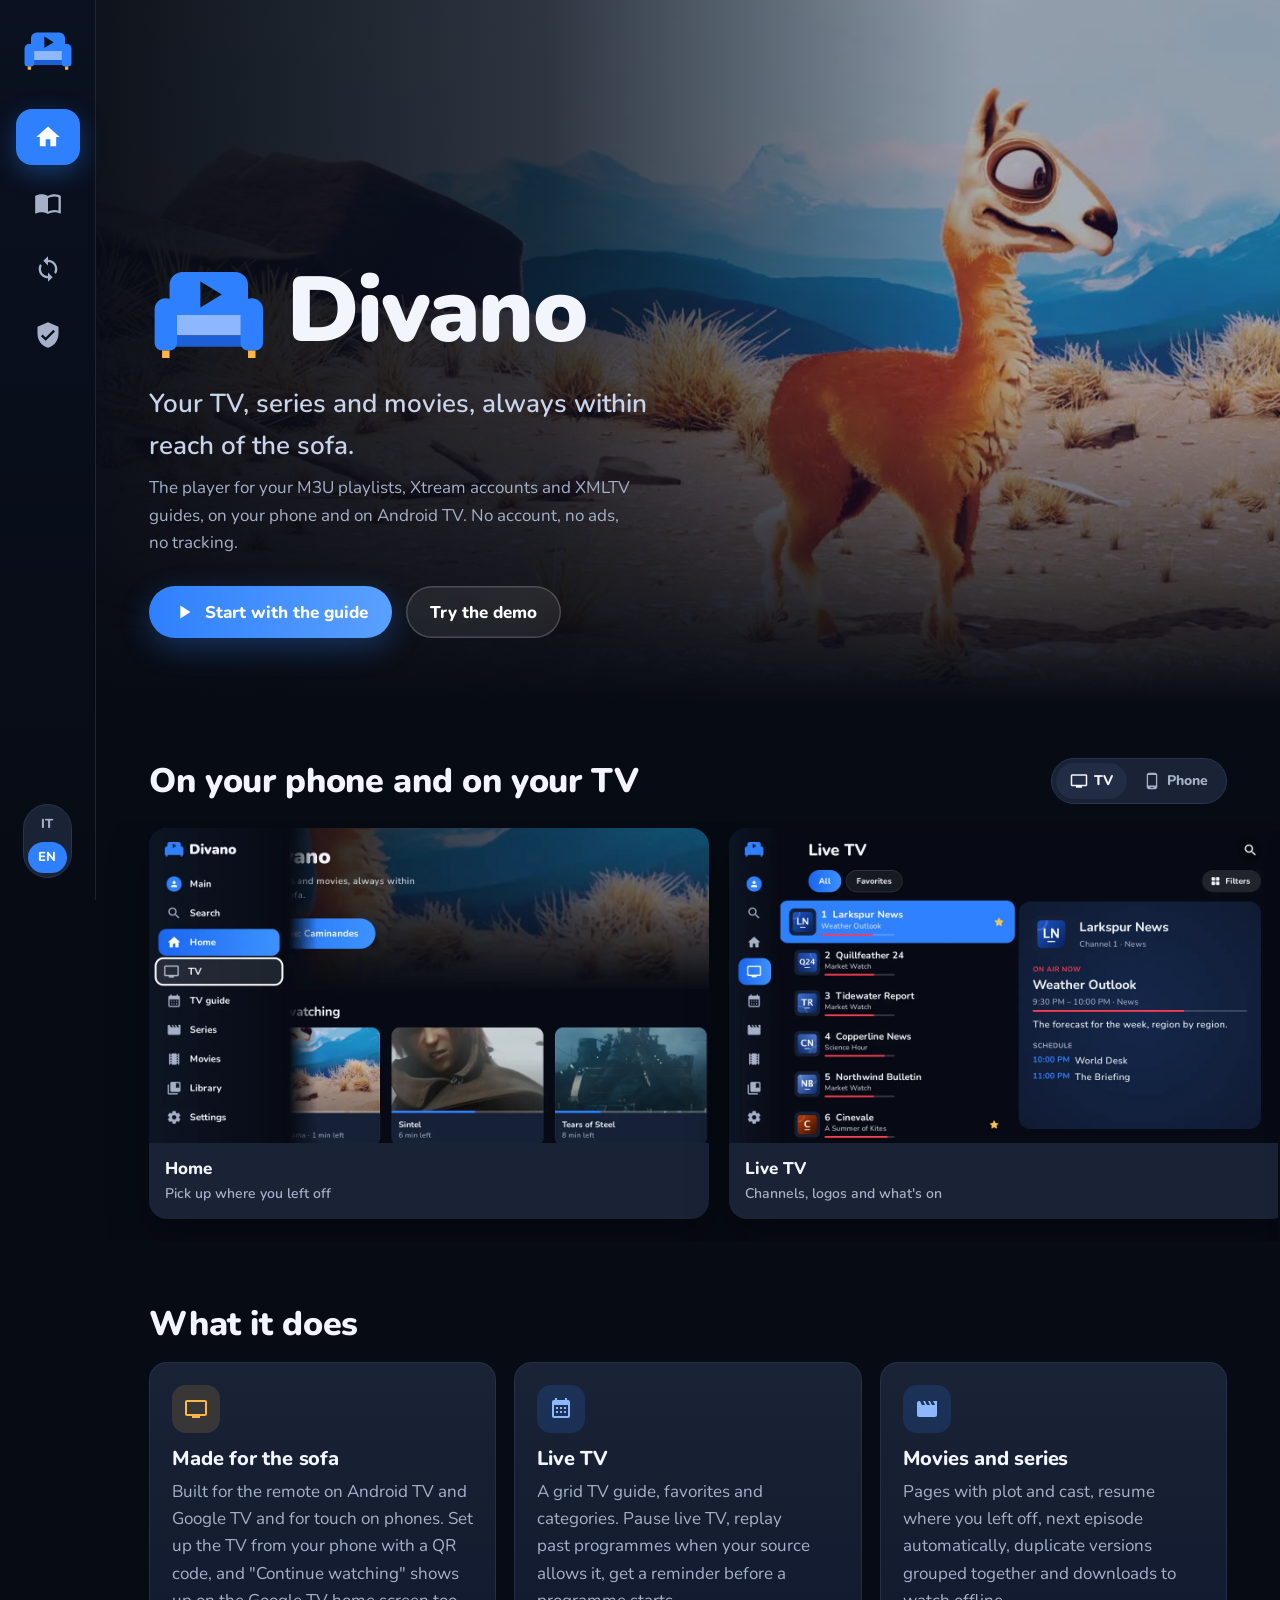
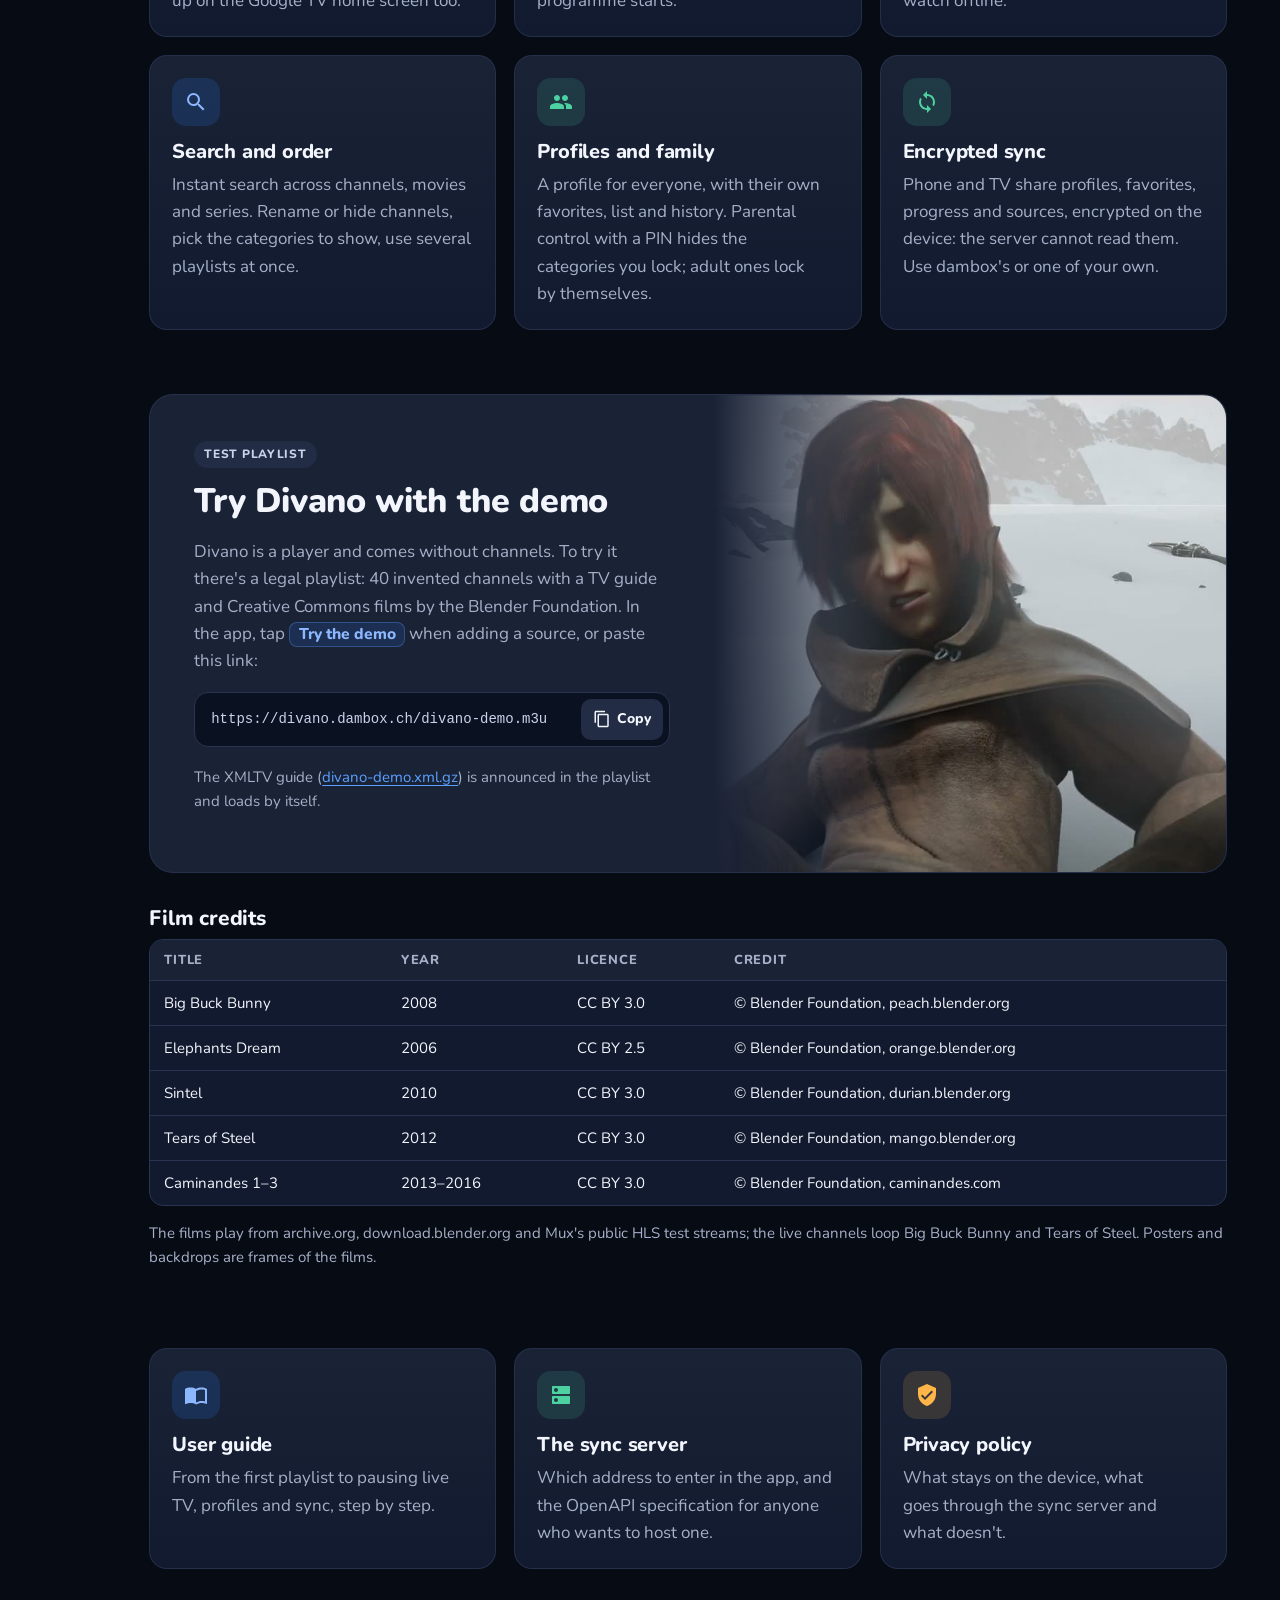
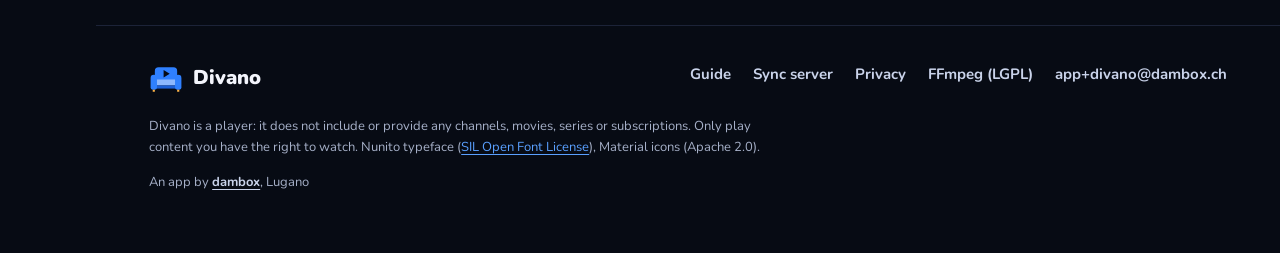
==== commit 2cbcf615: "Sync: choose a server, dambox's or one of your own From 1.4.0 the app's Sync page starts with an emp" ====
--- a/index.html
+++ b/index.html
@@ -133,8 +133,8 @@
         <div class="card">
           <div class="glyph green"><svg class="icon" aria-hidden="true"><use href="assets/icons.svg#sync"/></svg></div>
           <h3><span class="it">Sincronizzazione cifrata</span><span class="en">Encrypted sync</span></h3>
-          <p class="it">Telefono e TV condividono profili, preferiti, progressi e sorgenti, cifrati sul dispositivo: il server non può leggerli. Puoi usare anche un server tuo.</p>
-          <p class="en">Phone and TV share profiles, favorites, progress and sources, encrypted on the device: the server cannot read them. You can use a server of your own too.</p>
+          <p class="it">Telefono e TV condividono profili, preferiti, progressi e sorgenti, cifrati sul dispositivo: il server non può leggerli. Usa quello di dambox o uno tuo.</p>
+          <p class="en">Phone and TV share profiles, favorites, progress and sources, encrypted on the device: the server cannot read them. Use dambox's or one of your own.</p>
         </div>
       </div>
     </div>
@@ -188,9 +188,9 @@
         </a>
         <a class="card" href="sync/">
           <div class="glyph green"><svg class="icon" aria-hidden="true"><use href="assets/icons.svg#server"/></svg></div>
-          <h3><span class="it">Un server di sincronizzazione tuo</span><span class="en">A sync server of your own</span></h3>
-          <p class="it">La specifica OpenAPI del protocollo di sincronizzazione, per chi vuole ospitarlo da sé.</p>
-          <p class="en">The OpenAPI specification of the sync protocol, for anyone who wants to host it themselves.</p>
+          <h3><span class="it">Il server di sincronizzazione</span><span class="en">The sync server</span></h3>
+          <p class="it">Quale indirizzo scrivere nell'app, e la specifica OpenAPI per chi vuole ospitarne uno da sé.</p>
+          <p class="en">Which address to enter in the app, and the OpenAPI specification for anyone who wants to host one.</p>
         </a>
         <a class="card" href="privacy/">
           <div class="glyph warm"><svg class="icon" aria-hidden="true"><use href="assets/icons.svg#shield"/></svg></div>
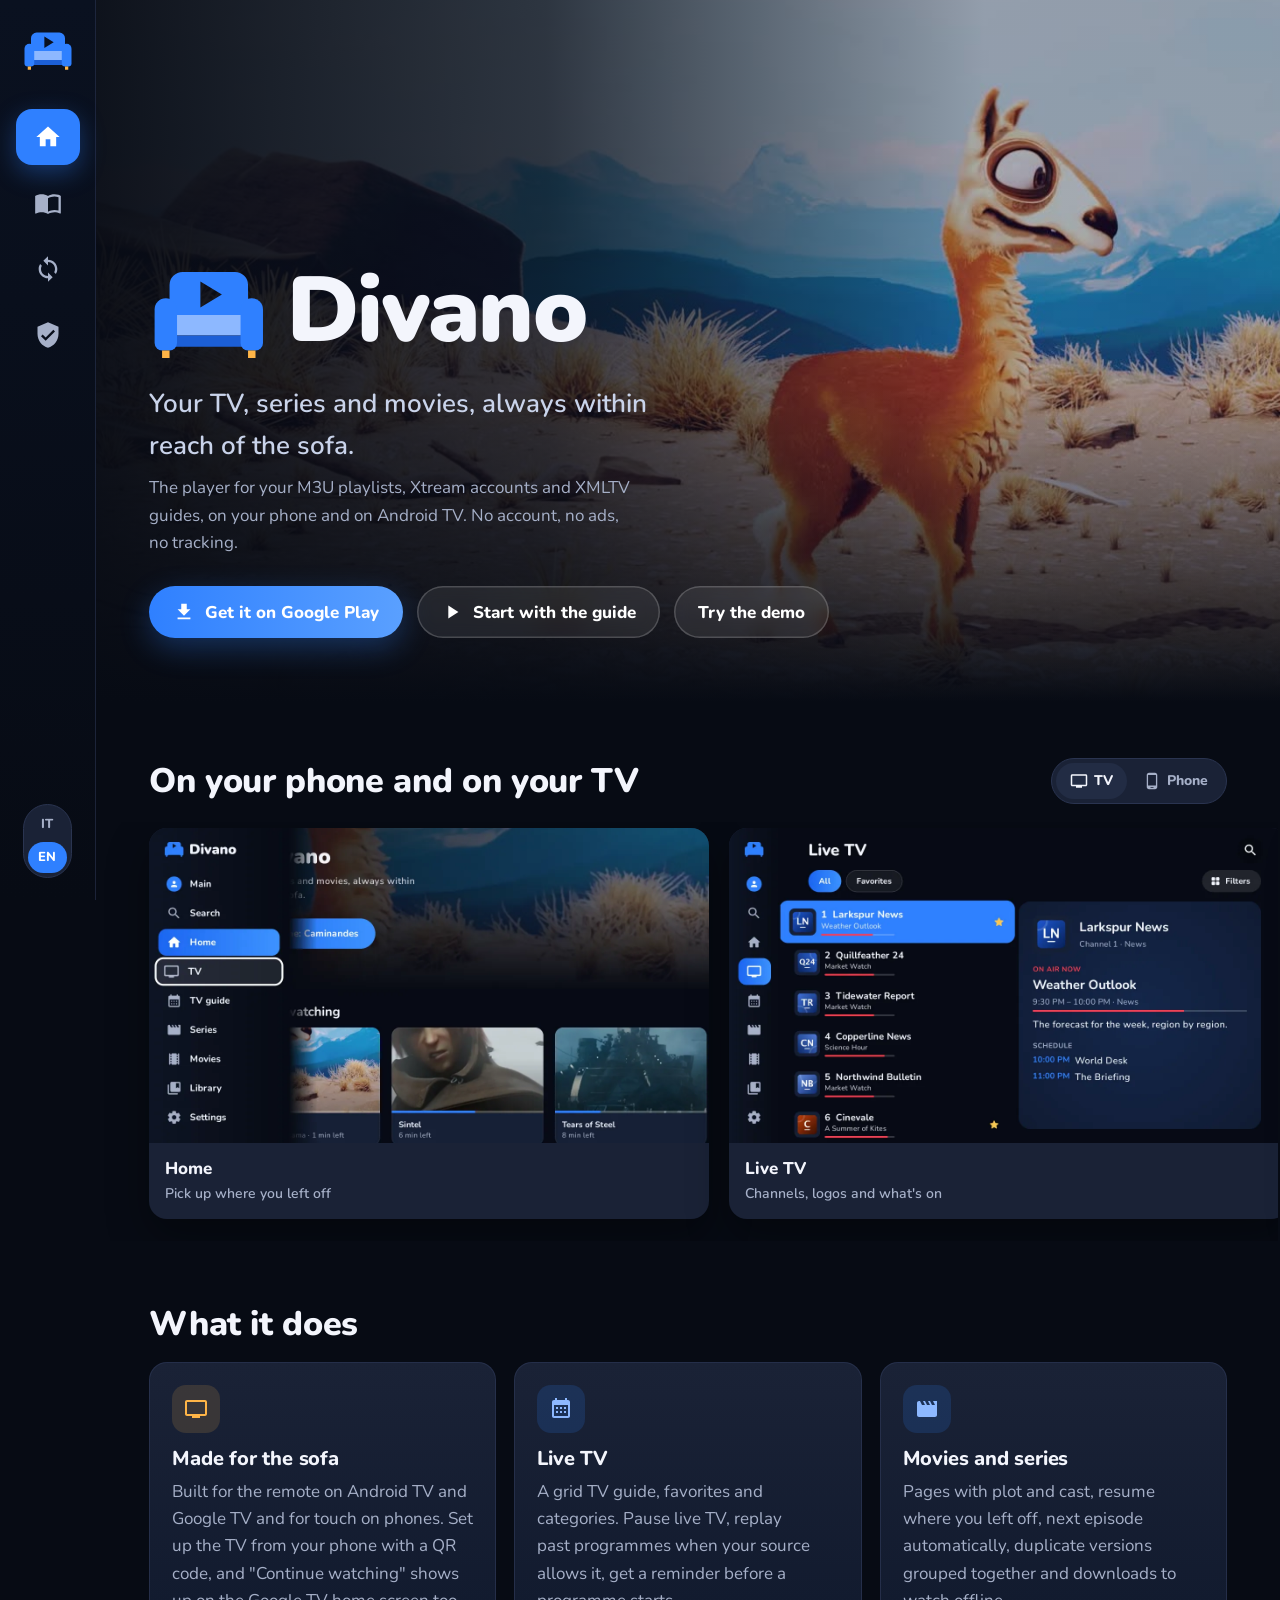
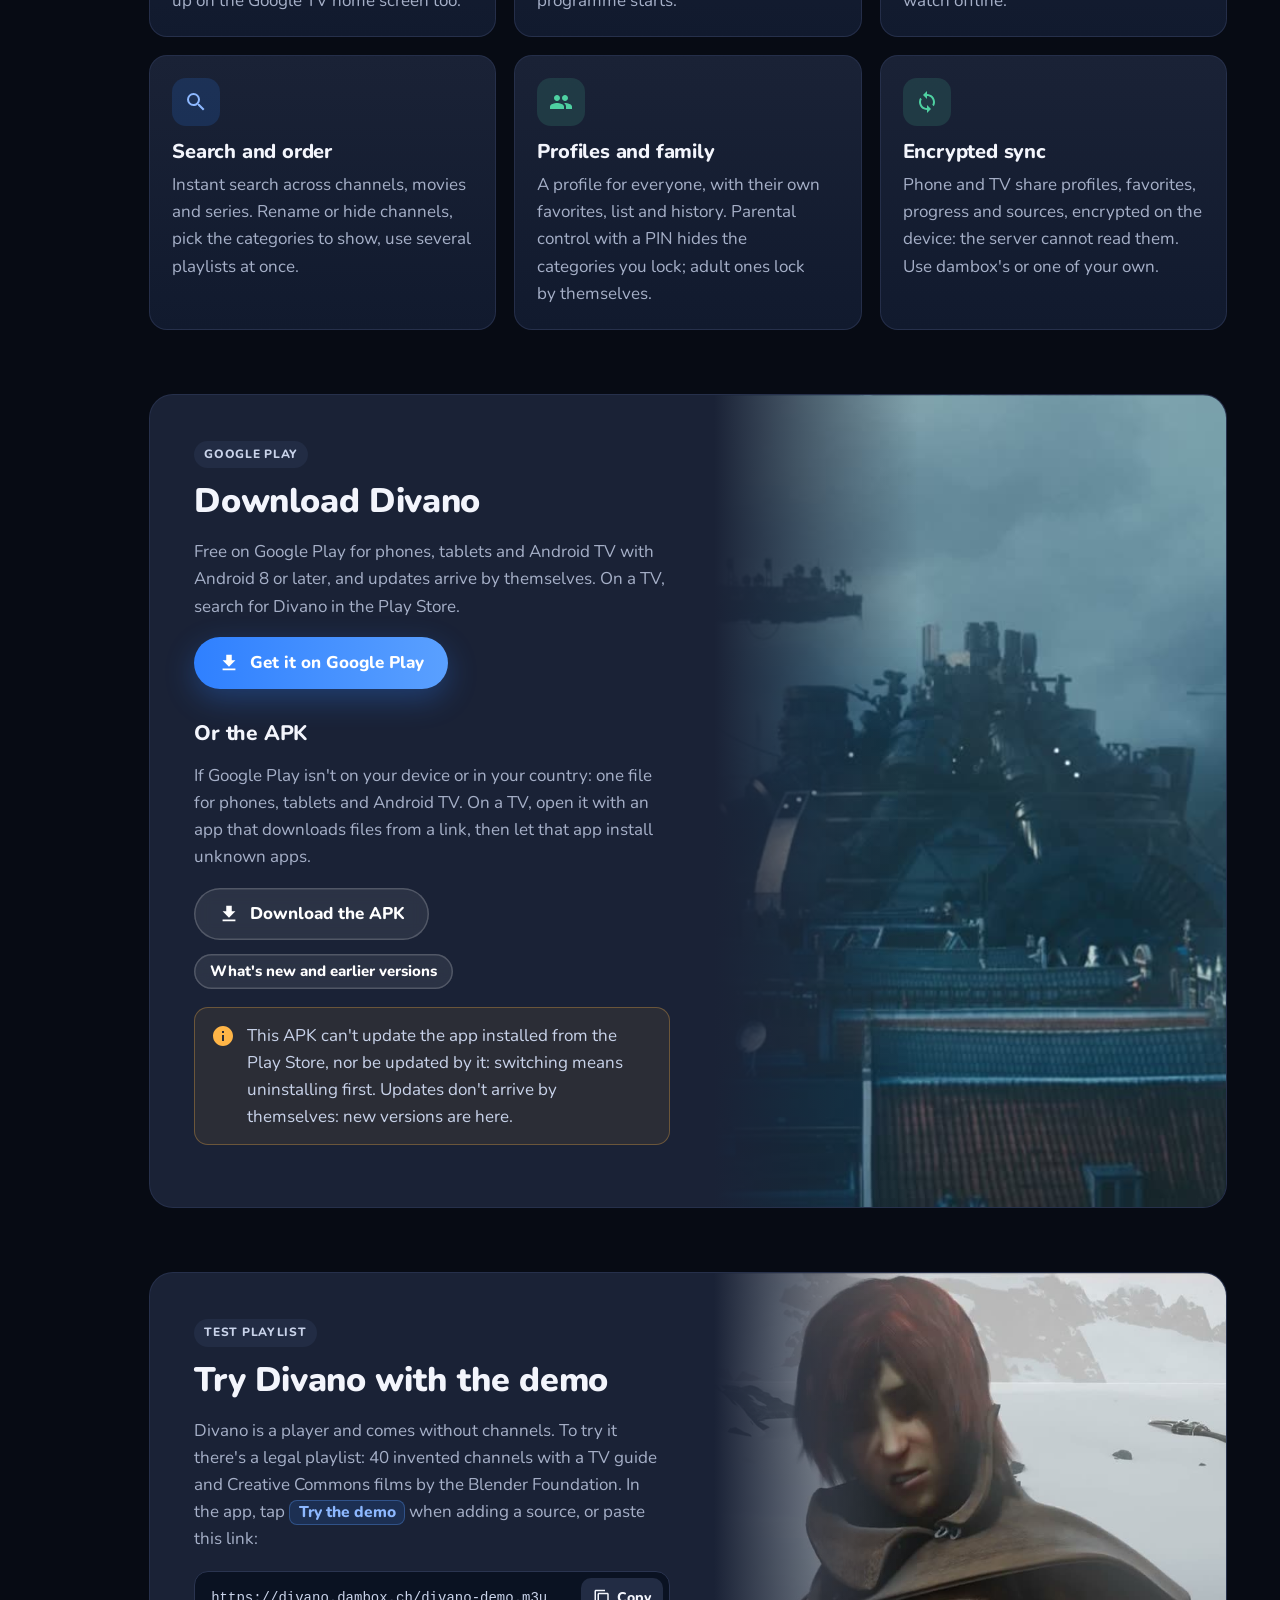
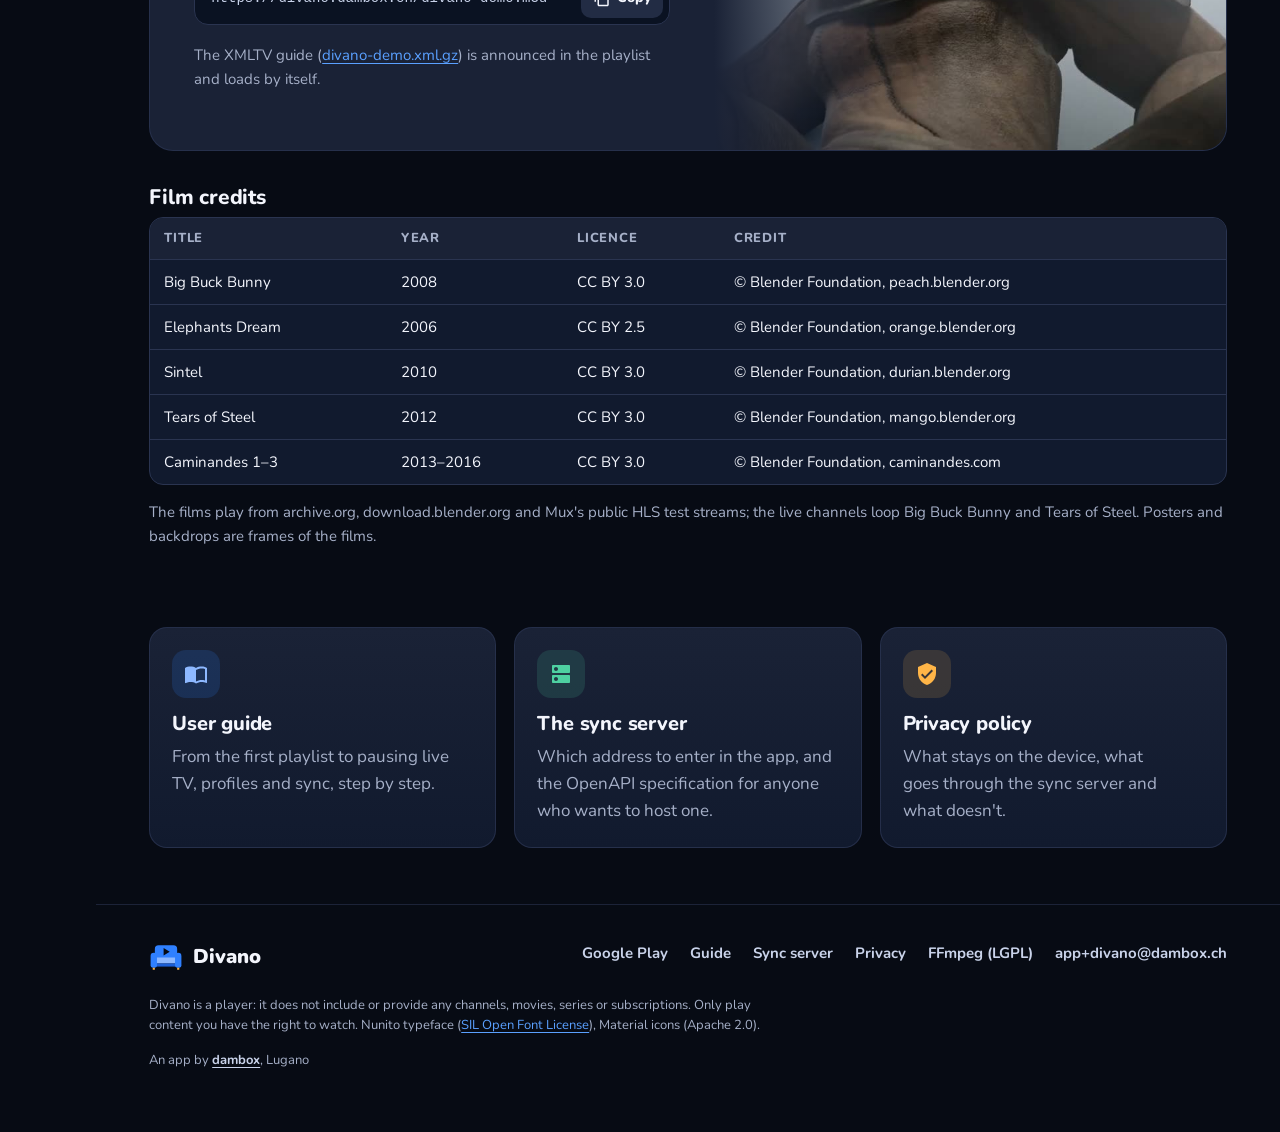
==== commit fbb1b4aa: "Home and footers: Google Play first, the APK as the alternative The top button now opens the store l" ====
--- a/index.html
+++ b/index.html
@@ -27,7 +27,7 @@
 <link rel="stylesheet" href="assets/site.css?v=fe857396">
 <script>!function(){var d=document.documentElement,q=new URLSearchParams(location.search).get("lang"),l=q;if(l!=="it"&&l!=="en"){try{l=localStorage.getItem("divano-lang")}catch(e){}}if(l!=="it"&&l!=="en")l=/^it\b/i.test(navigator.language||"")?"it":"en";d.dataset.lang=l;d.lang=l;var c=document.createElement("link"),a;c.rel="canonical";a=document.querySelector('link[hreflang="'+(q==="it"||q==="en"?q:"x-default")+'"]');if(a){c.href=a.href;document.head.appendChild(c)}}()</script>
 <script src="assets/site.js?v=cee8cc9e" defer></script>
-<script type="application/ld+json">{"@context": "https://schema.org", "@graph": [{"@type": "WebSite", "@id": "https://divano.dambox.ch/#website", "url": "https://divano.dambox.ch/", "name": "Divano", "inLanguage": ["it", "en"], "publisher": {"@id": "https://dambox.ch/#organization"}}, {"@type": "SoftwareApplication", "@id": "https://divano.dambox.ch/#app", "name": "Divano", "url": "https://divano.dambox.ch/", "description": "Divano riproduce playlist M3U, account Xtream e guide XMLTV su telefono e Android TV. Gratis, senza account, pubblicità né tracciamento.", "applicationCategory": "MultimediaApplication", "operatingSystem": "Android, Android TV", "offers": {"@type": "Offer", "price": "0", "priceCurrency": "CHF"}, "screenshot": ["https://divano.dambox.ch/assets/shots/it/tv-01-home.webp", "https://divano.dambox.ch/assets/shots/it/phone-01-home.webp"], "publisher": {"@id": "https://dambox.ch/#organization"}}, {"@type": "Organization", "@id": "https://dambox.ch/#organization", "name": "dambox Sagl", "url": "https://dambox.ch/"}]}</script>
+<script type="application/ld+json">{"@context": "https://schema.org", "@graph": [{"@type": "WebSite", "@id": "https://divano.dambox.ch/#website", "url": "https://divano.dambox.ch/", "name": "Divano", "inLanguage": ["it", "en"], "publisher": {"@id": "https://dambox.ch/#organization"}}, {"@type": "SoftwareApplication", "@id": "https://divano.dambox.ch/#app", "name": "Divano", "url": "https://divano.dambox.ch/", "description": "Divano riproduce playlist M3U, account Xtream e guide XMLTV su telefono e Android TV. Gratis, senza account, pubblicità né tracciamento.", "applicationCategory": "MultimediaApplication", "operatingSystem": "Android, Android TV", "installUrl": "https://play.google.com/store/apps/details?id=ch.dambox.divano", "offers": {"@type": "Offer", "price": "0", "priceCurrency": "CHF"}, "screenshot": ["https://divano.dambox.ch/assets/shots/it/tv-01-home.webp", "https://divano.dambox.ch/assets/shots/it/phone-01-home.webp"], "publisher": {"@id": "https://dambox.ch/#organization"}}, {"@type": "Organization", "@id": "https://dambox.ch/#organization", "name": "dambox Sagl", "url": "https://dambox.ch/"}]}</script>
 </head>
 <body>
 
@@ -59,7 +59,8 @@
         <span class="en">The player for your M3U playlists, Xtream accounts and XMLTV guides, on your phone and on Android TV. No account, no ads, no tracking.</span>
       </p>
       <div class="actions">
-        <a class="btn" href="guide/"><svg class="icon" aria-hidden="true"><use href="assets/icons.svg#play"/></svg><span class="it">Inizia dalla guida</span><span class="en">Start with the guide</span></a>
+        <a class="btn" href="https://play.google.com/store/apps/details?id=ch.dambox.divano"><svg class="icon" aria-hidden="true"><use href="assets/icons.svg#download"/></svg><span class="it">Scarica da Google Play</span><span class="en">Get it on Google Play</span></a>
+        <a class="btn ghost" href="guide/"><svg class="icon" aria-hidden="true"><use href="assets/icons.svg#play"/></svg><span class="it">Inizia dalla guida</span><span class="en">Start with the guide</span></a>
         <a class="btn ghost" href="#demo"><span class="it">Prova la demo</span><span class="en">Try the demo</span></a>
       </div>
     </div>
@@ -136,6 +137,31 @@
           <p class="it">Telefono e TV condividono profili, preferiti, progressi e sorgenti, cifrati sul dispositivo: il server non può leggerli. Usa quello di dambox o uno tuo.</p>
           <p class="en">Phone and TV share profiles, favorites, progress and sources, encrypted on the device: the server cannot read them. Use dambox's or one of your own.</p>
         </div>
+      </div>
+    </div>
+  </section>
+
+  <section class="block" id="download">
+    <div class="wrap">
+      <div class="feature">
+        <div class="text">
+          <span class="badge">Google Play</span>
+          <h2 style="margin-top:14px"><span class="it">Scarica Divano</span><span class="en">Download Divano</span></h2>
+          <p class="it muted">Gratis su Google Play per telefoni, tablet e Android TV con Android 8 o successivo, e gli aggiornamenti arrivano da soli. Sulla TV cerca Divano nel Play Store.</p>
+          <p class="en muted">Free on Google Play for phones, tablets and Android TV with Android 8 or later, and updates arrive by themselves. On a TV, search for Divano in the Play Store.</p>
+          <div class="actions">
+            <a class="btn" href="https://play.google.com/store/apps/details?id=ch.dambox.divano"><svg class="icon" aria-hidden="true"><use href="assets/icons.svg#download"/></svg><span class="it">Scarica da Google Play</span><span class="en">Get it on Google Play</span></a>
+          </div>
+          <h3 style="margin-top:32px"><span class="it">Oppure l'APK</span><span class="en">Or the APK</span></h3>
+          <p class="it muted">Se Google Play non c'è sul tuo dispositivo o nel tuo paese: un solo file per telefoni, tablet e Android TV. Sulla TV aprilo con un'app che scarica file da un link, poi consenti a quell'app di installare app sconosciute.</p>
+          <p class="en muted">If Google Play isn't on your device or in your country: one file for phones, tablets and Android TV. On a TV, open it with an app that downloads files from a link, then let that app install unknown apps.</p>
+          <div class="actions">
+            <a class="btn ghost" href="https://github.com/davidnussio/divano-demo/releases/latest/download/divano.apk"><svg class="icon" aria-hidden="true"><use href="assets/icons.svg#download"/></svg><span class="it">Scarica l'APK</span><span class="en">Download the APK</span></a>
+            <a class="btn ghost small" href="https://github.com/davidnussio/divano-demo/releases"><span class="it">Novità e versioni precedenti</span><span class="en">What's new and earlier versions</span></a>
+          </div>
+          <div class="note warm"><svg class="icon" aria-hidden="true"><use href="assets/icons.svg#info"/></svg><p><span class="it">Questo APK non aggiorna l'app installata dal Play Store e non viene aggiornato da essa: per passare dall'una all'altra va prima disinstallata. Gli aggiornamenti non arrivano da soli: le nuove versioni sono qui.</span><span class="en">This APK can't update the app installed from the Play Store, nor be updated by it: switching means uninstalling first. Updates don't arrive by themselves: new versions are here.</span></p></div>
+        </div>
+        <div class="art" style="background-image: url('art/backdrops/tos.jpg')"></div>
       </div>
     </div>
   </section>
@@ -207,6 +233,7 @@
       <div class="cols">
         <div class="brandline"><svg aria-hidden="true"><use href="assets/icons.svg#sofa"/></svg>Divano</div>
         <nav aria-label="Footer">
+          <a href="https://play.google.com/store/apps/details?id=ch.dambox.divano">Google Play</a>
           <a href="guide/"><span class="it">Guida</span><span class="en">Guide</span></a>
           <a href="sync/"><span class="it">Server di sincronizzazione</span><span class="en">Sync server</span></a>
           <a href="privacy/">Privacy</a>
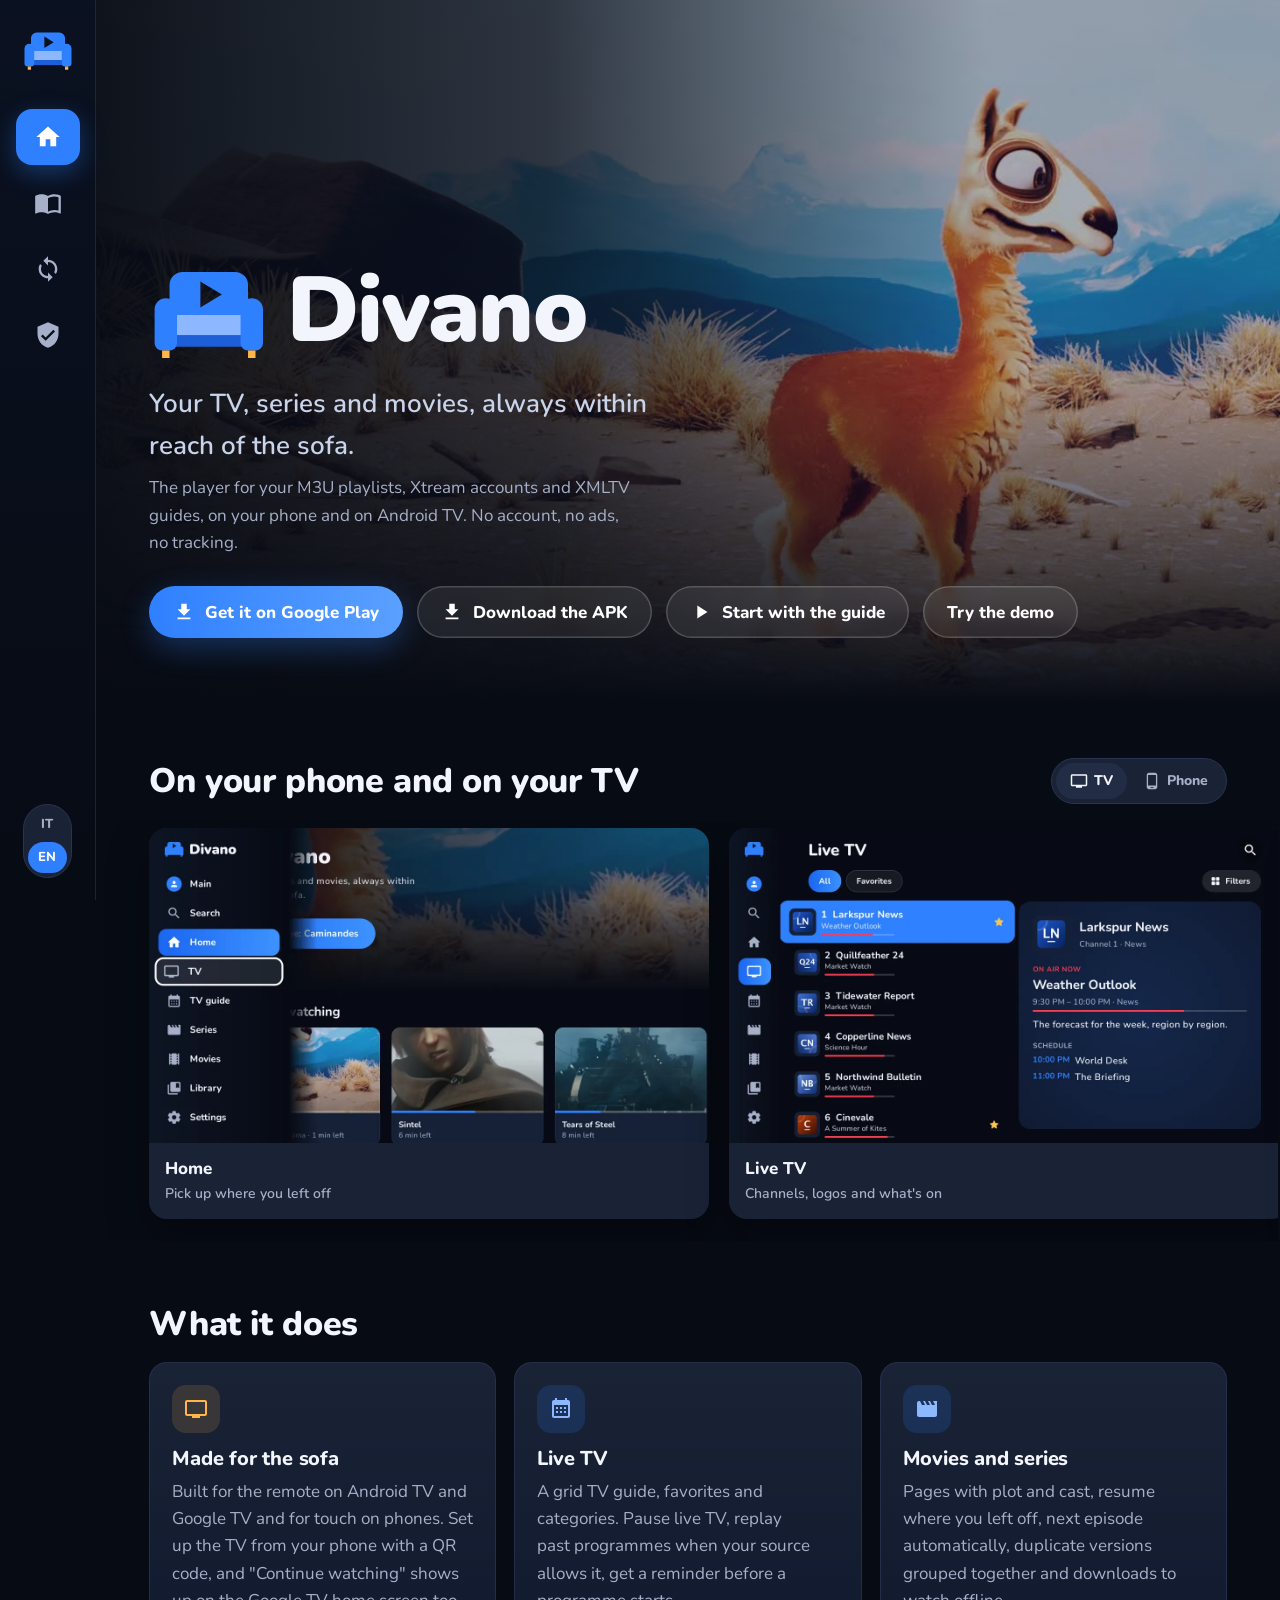
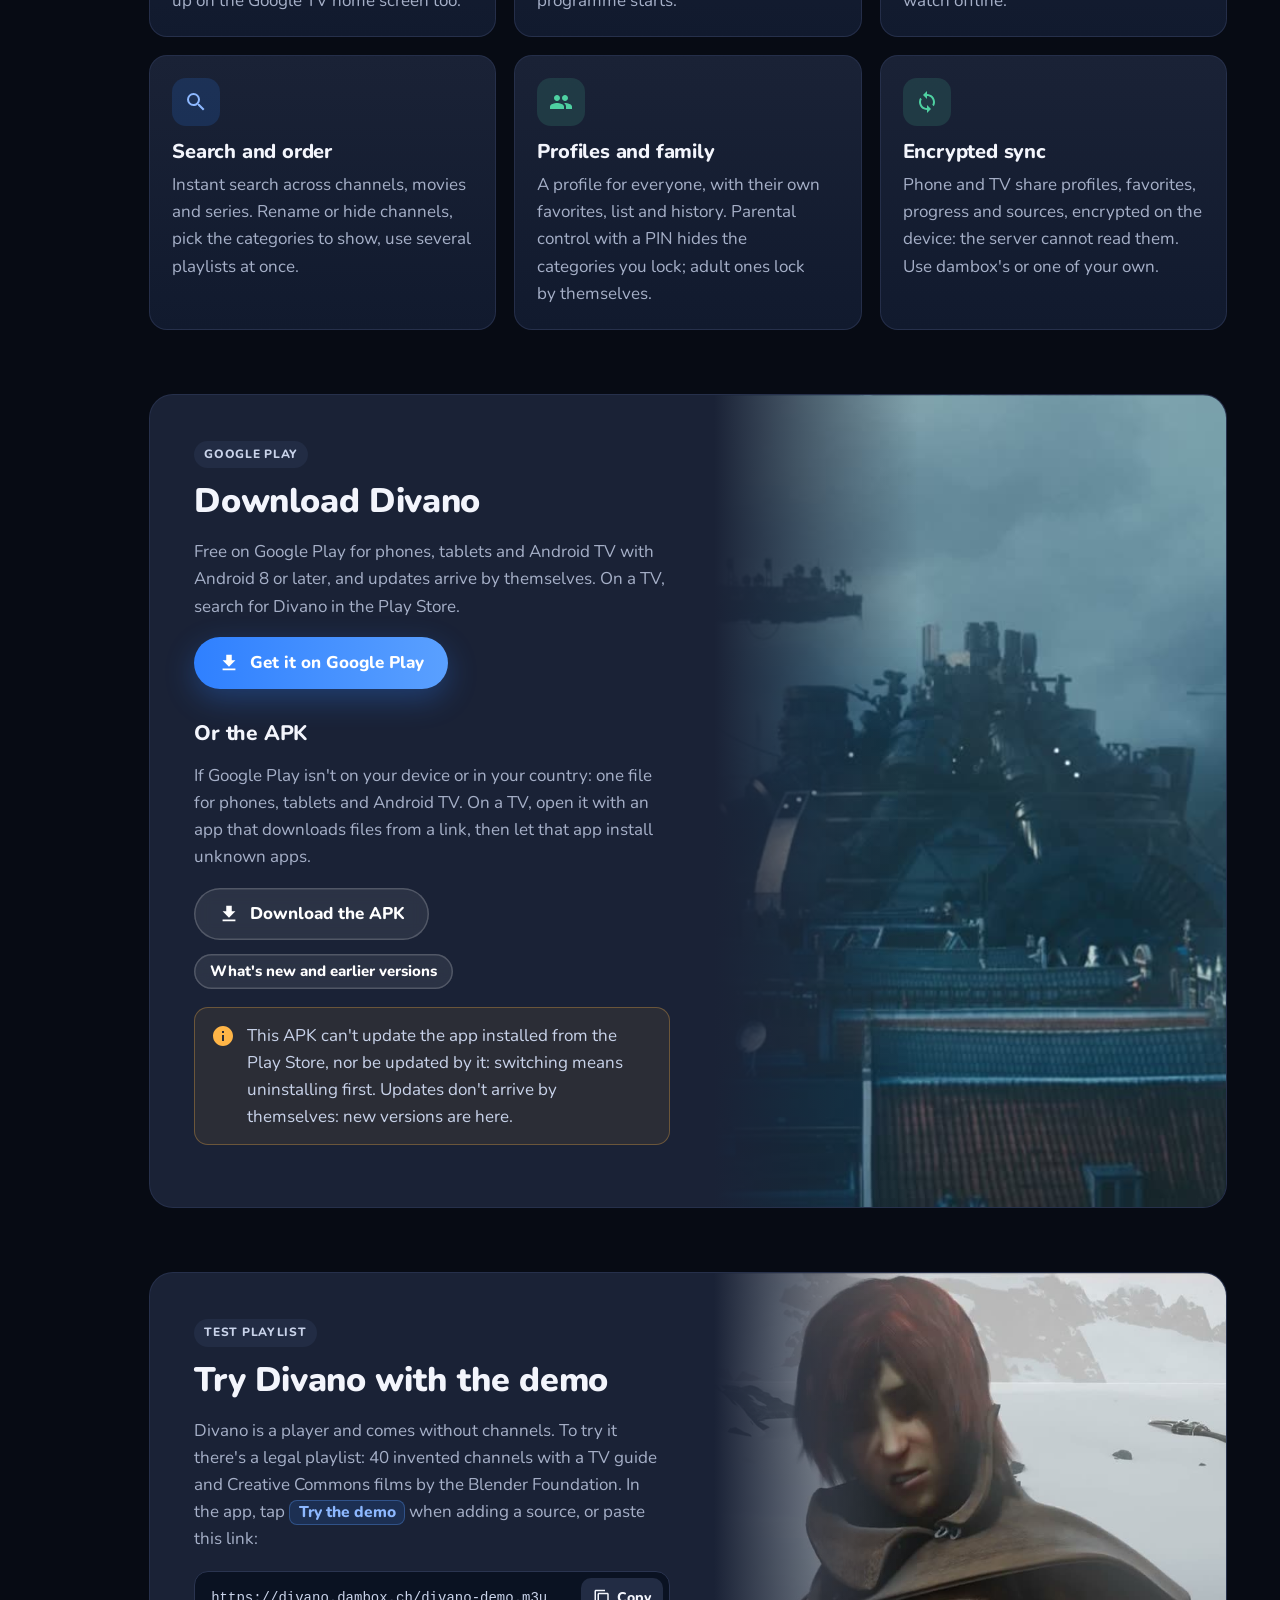
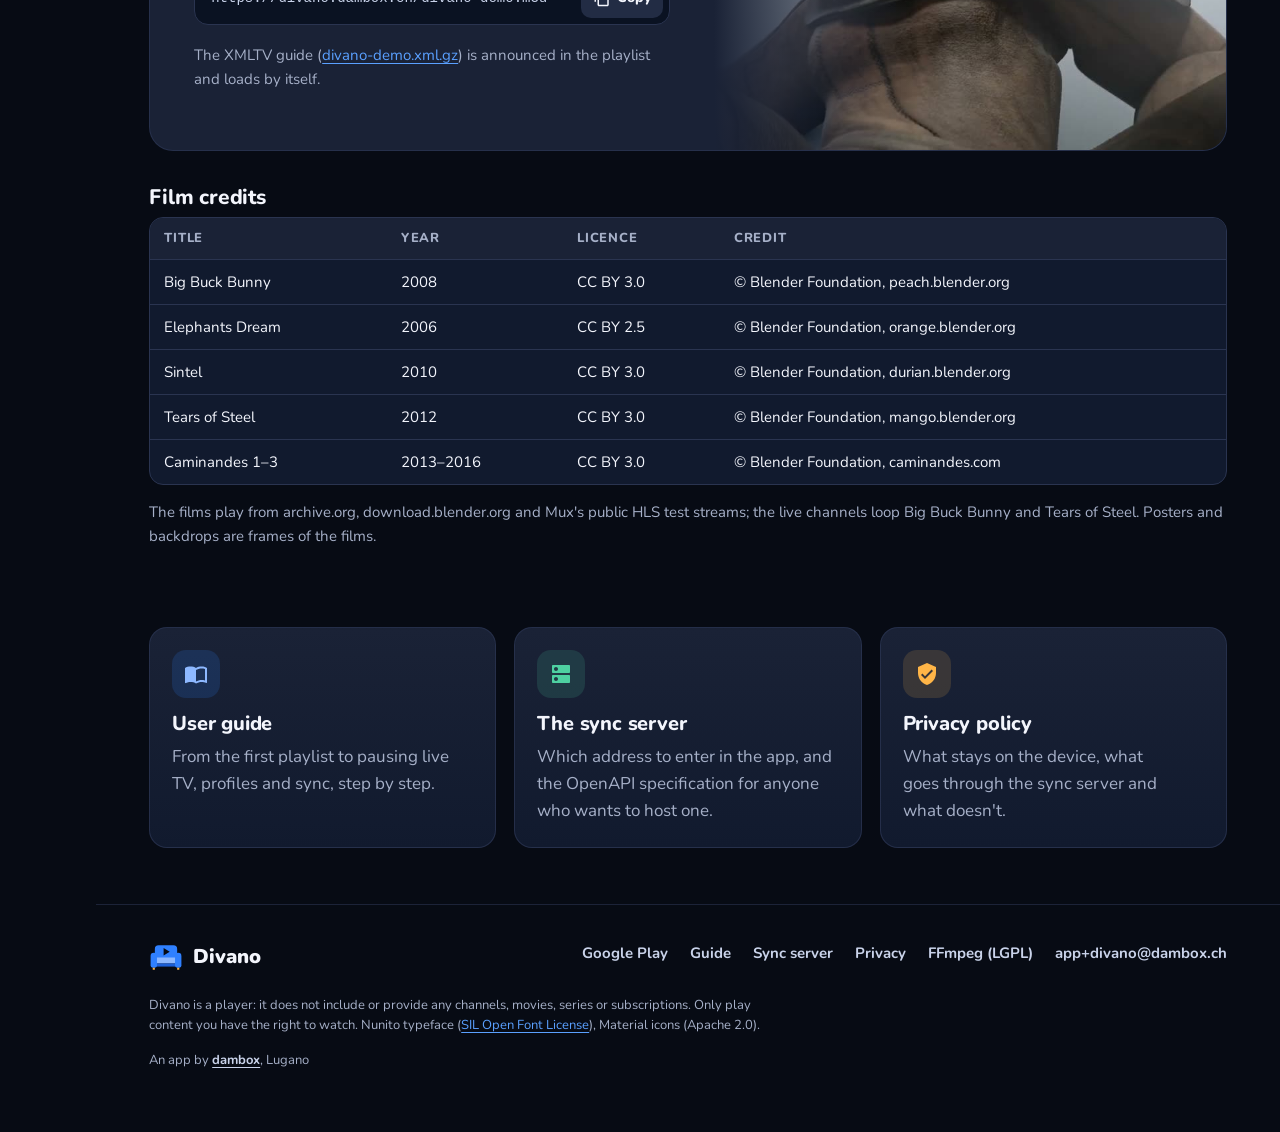
==== commit 4e47f847: "Home: Download the APK at the top, next to Google Play The button leads to the APK block, so the ste" ====
--- a/index.html
+++ b/index.html
@@ -60,6 +60,7 @@
       </p>
       <div class="actions">
         <a class="btn" href="https://play.google.com/store/apps/details?id=ch.dambox.divano"><svg class="icon" aria-hidden="true"><use href="assets/icons.svg#download"/></svg><span class="it">Scarica da Google Play</span><span class="en">Get it on Google Play</span></a>
+        <a class="btn ghost" href="#apk"><svg class="icon" aria-hidden="true"><use href="assets/icons.svg#download"/></svg><span class="it">Scarica l'APK</span><span class="en">Download the APK</span></a>
         <a class="btn ghost" href="guide/"><svg class="icon" aria-hidden="true"><use href="assets/icons.svg#play"/></svg><span class="it">Inizia dalla guida</span><span class="en">Start with the guide</span></a>
         <a class="btn ghost" href="#demo"><span class="it">Prova la demo</span><span class="en">Try the demo</span></a>
       </div>
@@ -152,7 +153,7 @@
           <div class="actions">
             <a class="btn" href="https://play.google.com/store/apps/details?id=ch.dambox.divano"><svg class="icon" aria-hidden="true"><use href="assets/icons.svg#download"/></svg><span class="it">Scarica da Google Play</span><span class="en">Get it on Google Play</span></a>
           </div>
-          <h3 style="margin-top:32px"><span class="it">Oppure l'APK</span><span class="en">Or the APK</span></h3>
+          <h3 id="apk" style="margin-top:32px"><span class="it">Oppure l'APK</span><span class="en">Or the APK</span></h3>
           <p class="it muted">Se Google Play non c'è sul tuo dispositivo o nel tuo paese: un solo file per telefoni, tablet e Android TV. Sulla TV aprilo con un'app che scarica file da un link, poi consenti a quell'app di installare app sconosciute.</p>
           <p class="en muted">If Google Play isn't on your device or in your country: one file for phones, tablets and Android TV. On a TV, open it with an app that downloads files from a link, then let that app install unknown apps.</p>
           <div class="actions">
